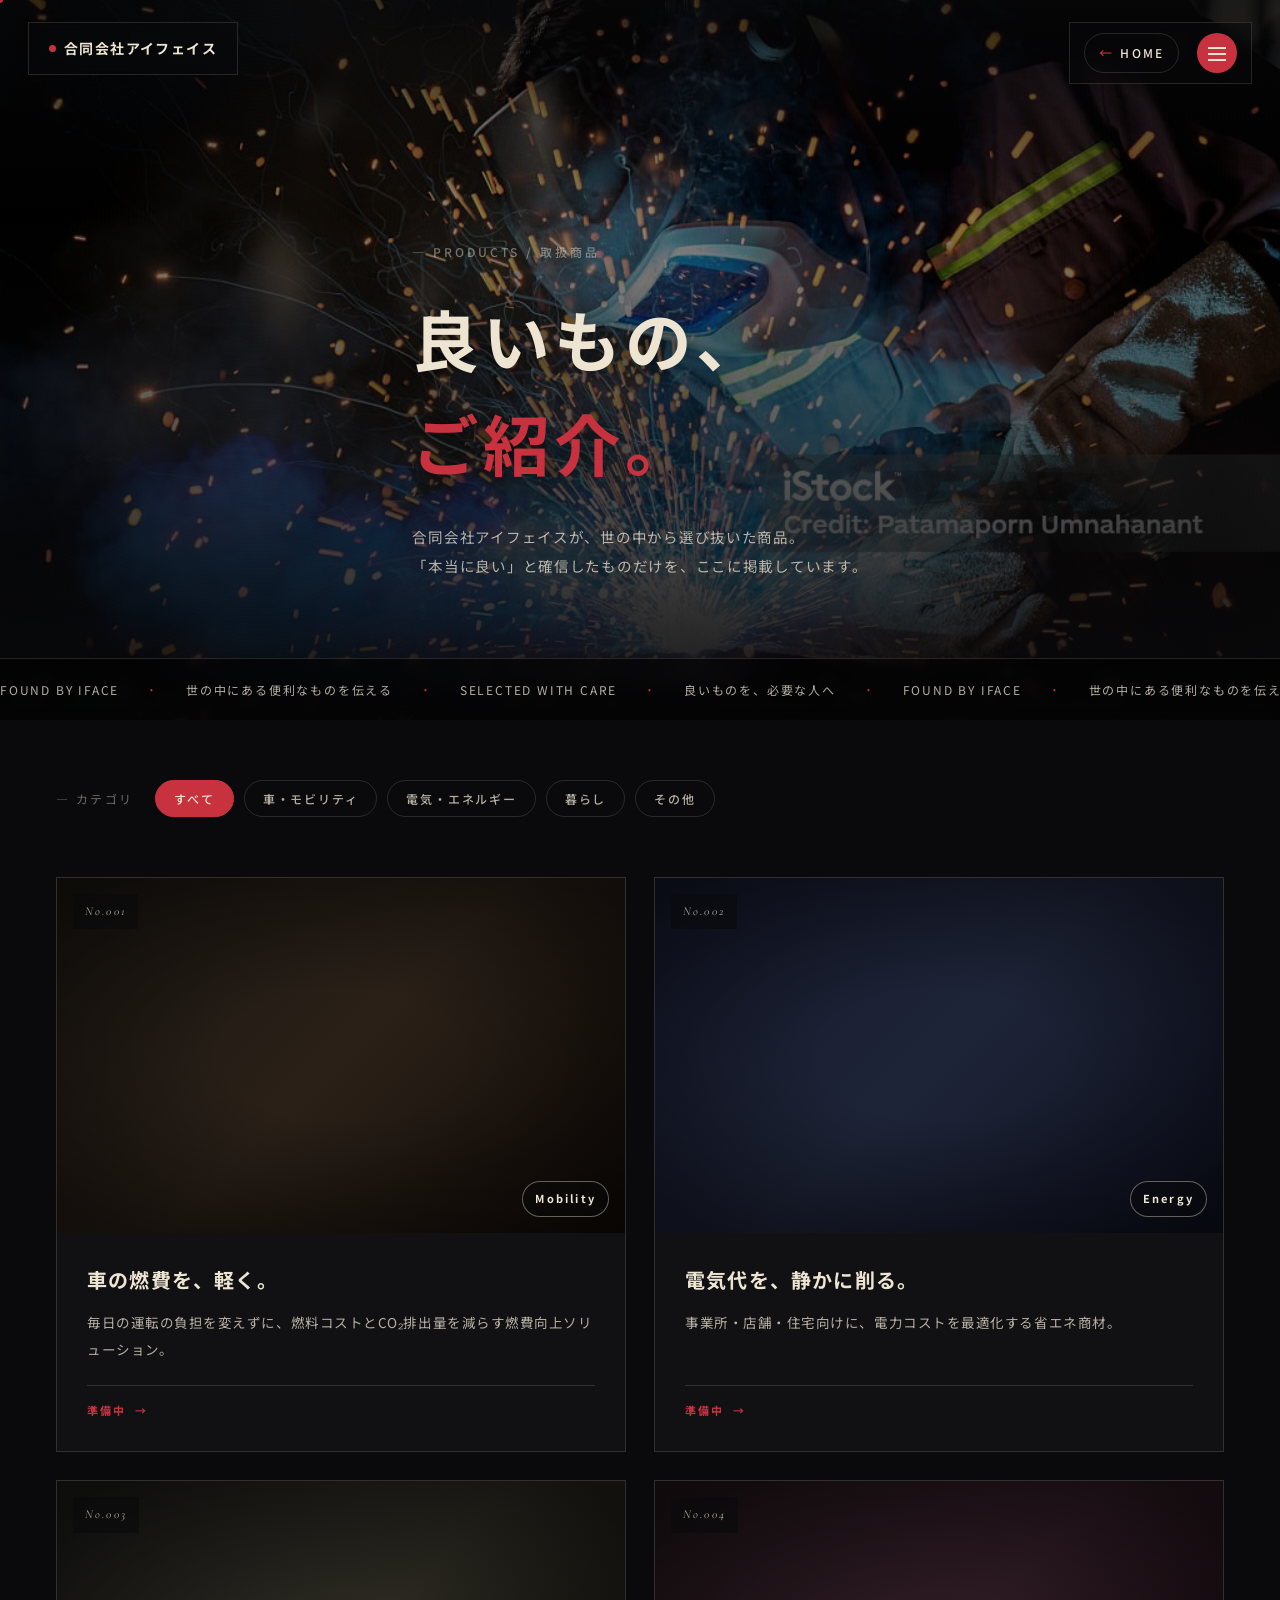
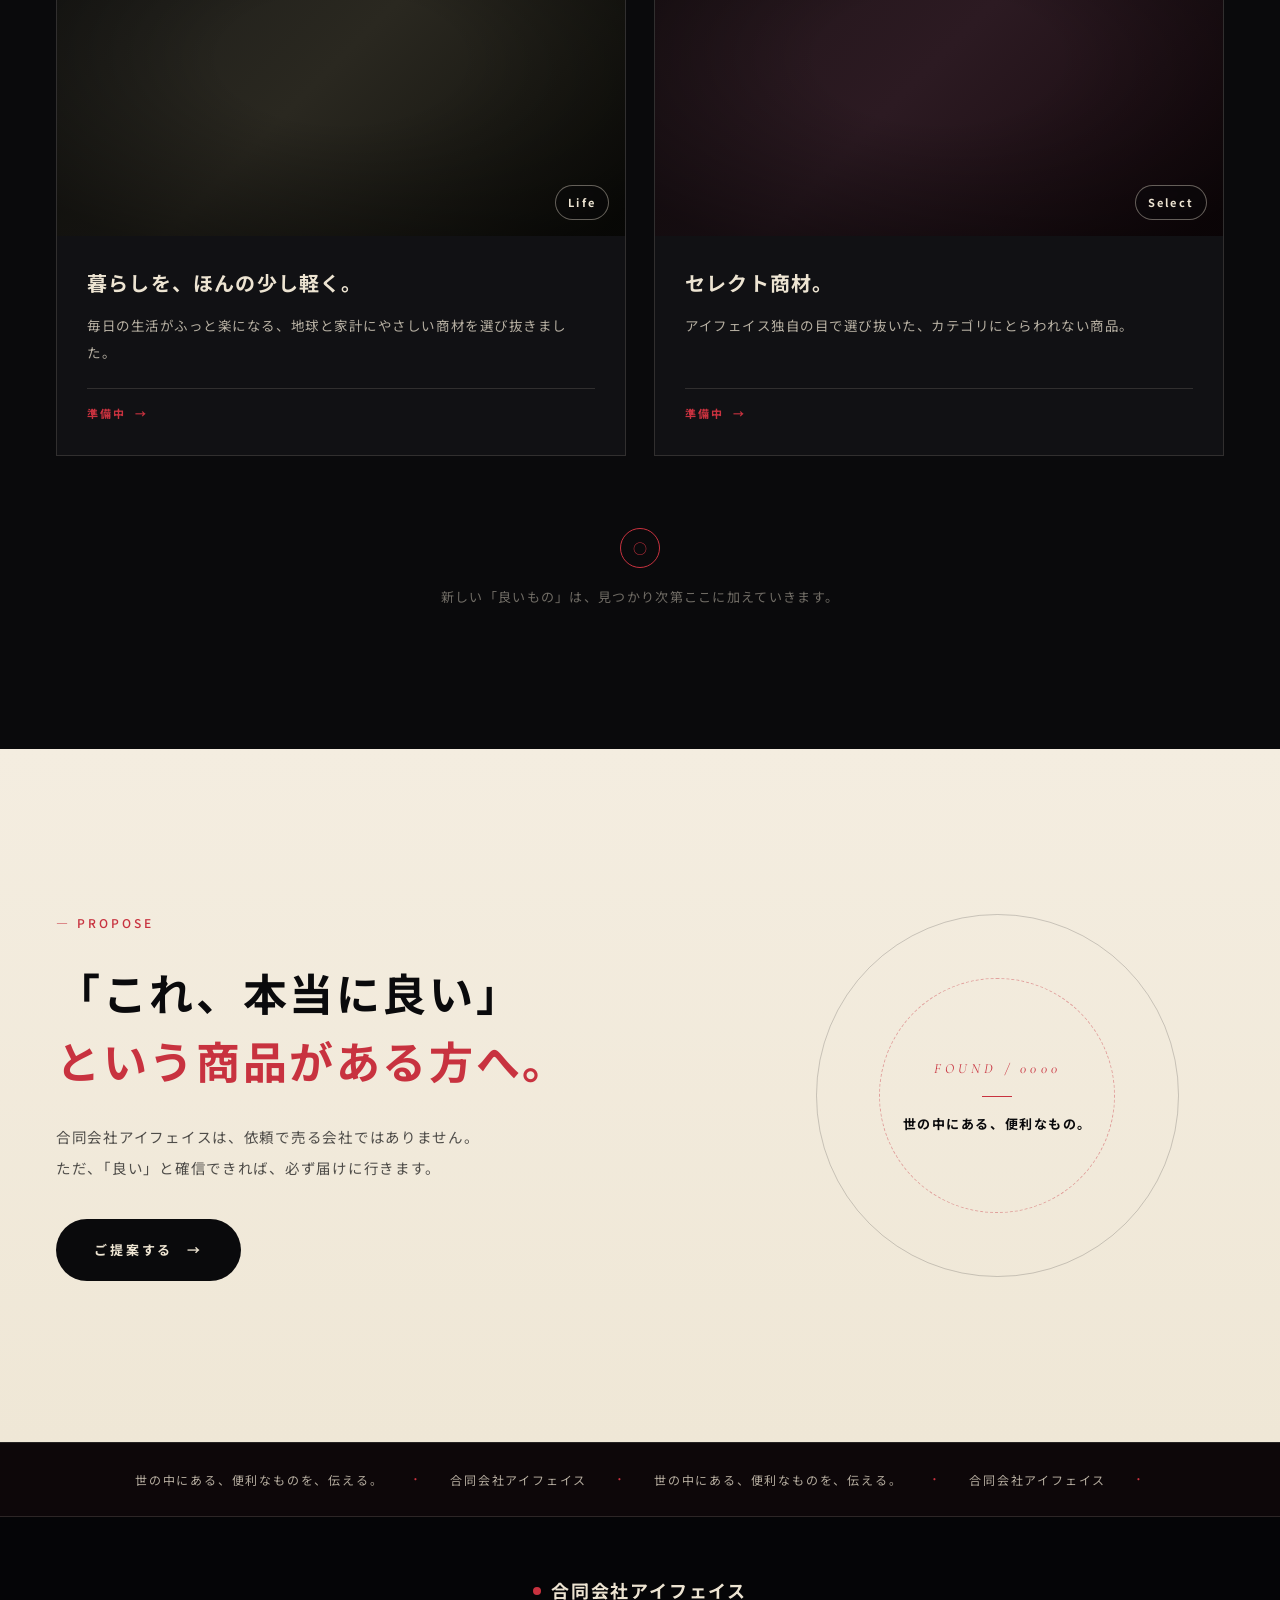
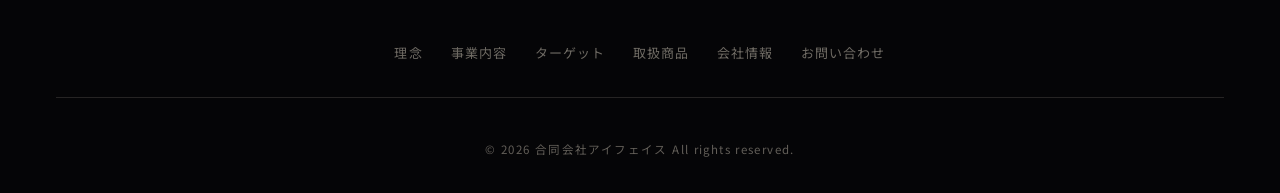
==== products.html @ 18b1aa3d "Add products.html catalogue page, replace kanji numerals with digits" ====
<!DOCTYPE html>
<html lang="ja">
<head>
  <meta charset="UTF-8" />
  <meta name="viewport" content="width=device-width, initial-scale=1.0" />
  <meta name="description" content="合同会社アイフェイス｜取扱商品 — 良いもの、ご紹介。" />
  <title>取扱商品｜合同会社アイフェイス</title>
  <link rel="preconnect" href="https://fonts.googleapis.com" />
  <link rel="preconnect" href="https://fonts.gstatic.com" crossorigin />
  <link href="https://fonts.googleapis.com/css2?family=Noto+Sans+JP:wght@300;400;500;700;900&family=Noto+Serif+JP:wght@400;500;700;900&family=Cormorant+Garamond:ital,wght@1,400;1,500&display=swap" rel="stylesheet" />
  <link rel="stylesheet" href="assets/css/style.css?v=20260513f" />
  <link rel="stylesheet" href="assets/css/products.css?v=20260513a" />
</head>
<body>
  <div class="cursor-dot" id="cursorDot" aria-hidden="true"></div>
  <div class="cursor-ring" id="cursorRing" aria-hidden="true"></div>

  <header class="site-header" id="siteHeader">
    <div class="header-inner">
      <a href="index.html" class="logo">
        <span class="logo-row1"><span class="dot"></span>合同会社アイフェイス</span>
      </a>
      <div class="header-right">
        <a href="index.html" class="back-link"><em>←</em> HOME</a>
        <button class="menu-toggle" id="menuToggle" aria-label="メニュー" aria-expanded="false">
          <span></span><span></span><span></span>
        </button>
      </div>
    </div>
    <nav class="nav-panel" id="globalNav" aria-hidden="true">
      <ul>
        <li><a href="index.html#about"><em>01</em><span class="ja">理念</span></a></li>
        <li><a href="index.html#business"><em>02</em><span class="ja">事業内容</span></a></li>
        <li><a href="index.html#target"><em>03</em><span class="ja">ターゲット</span></a></li>
        <li><a href="products.html"><em>04</em><span class="ja">取扱商品</span></a></li>
        <li><a href="index.html#company"><em>05</em><span class="ja">会社情報</span></a></li>
        <li><a href="index.html#contact"><em>06</em><span class="ja">お問い合わせ</span></a></li>
      </ul>
      <p class="nav-foot">世の中にある、便利なものを、伝える。</p>
    </nav>
  </header>

  <main id="top">
    <!-- HERO -->
    <section class="p-hero">
      <div class="p-hero-bg" aria-hidden="true">
        <div class="phb-img"></div>
        <div class="phb-overlay"></div>
        <div class="phb-grain"></div>
      </div>
      <div class="container p-hero-inner">
        <p class="p-eyebrow">— PRODUCTS / 取扱商品</p>
        <h1 class="p-title">
          <span>良いもの、</span>
          <span class="red">ご紹介。</span>
        </h1>
        <p class="p-lead">
          合同会社アイフェイスが、世の中から選び抜いた商品。<br/>
          「本当に良い」と確信したものだけを、ここに掲載しています。
        </p>
      </div>
      <div class="p-hero-ticker" aria-hidden="true">
        <div class="ticker-track">
          <span>FOUND BY IFACE </span>
          <span class="dotmark">·</span>
          <span>世の中にある便利なものを伝える </span>
          <span class="dotmark">·</span>
          <span>SELECTED WITH CARE </span>
          <span class="dotmark">·</span>
          <span>良いものを、必要な人へ </span>
          <span class="dotmark">·</span>
          <span>FOUND BY IFACE </span>
          <span class="dotmark">·</span>
          <span>世の中にある便利なものを伝える </span>
          <span class="dotmark">·</span>
          <span>SELECTED WITH CARE </span>
          <span class="dotmark">·</span>
          <span>良いものを、必要な人へ </span>
          <span class="dotmark">·</span>
        </div>
      </div>
    </section>

    <!-- FILTER -->
    <section class="p-filter">
      <div class="container">
        <div class="filter-bar">
          <span class="f-label">— カテゴリ</span>
          <button class="f-chip active" data-filter="all">すべて</button>
          <button class="f-chip" data-filter="mobility">車・モビリティ</button>
          <button class="f-chip" data-filter="energy">電気・エネルギー</button>
          <button class="f-chip" data-filter="life">暮らし</button>
          <button class="f-chip" data-filter="other">その他</button>
        </div>
      </div>
    </section>

    <!-- PRODUCT GRID -->
    <section class="p-grid-section">
      <div class="container">
        <div class="p-grid">

          <article class="p-card" data-cat="mobility">
            <div class="p-card-photo ph-tone-1" aria-hidden="true">
              <span class="p-card-no">No.001</span>
              <span class="p-card-cat">Mobility</span>
            </div>
            <div class="p-card-body">
              <h3>車の燃費を、軽く。</h3>
              <p>毎日の運転の負担を変えずに、燃料コストとCO₂排出量を減らす燃費向上ソリューション。</p>
              <span class="p-card-more">準備中 <em>→</em></span>
            </div>
          </article>

          <article class="p-card" data-cat="energy">
            <div class="p-card-photo ph-tone-2" aria-hidden="true">
              <span class="p-card-no">No.002</span>
              <span class="p-card-cat">Energy</span>
            </div>
            <div class="p-card-body">
              <h3>電気代を、静かに削る。</h3>
              <p>事業所・店舗・住宅向けに、電力コストを最適化する省エネ商材。</p>
              <span class="p-card-more">準備中 <em>→</em></span>
            </div>
          </article>

          <article class="p-card" data-cat="life">
            <div class="p-card-photo ph-tone-3" aria-hidden="true">
              <span class="p-card-no">No.003</span>
              <span class="p-card-cat">Life</span>
            </div>
            <div class="p-card-body">
              <h3>暮らしを、ほんの少し軽く。</h3>
              <p>毎日の生活がふっと楽になる、地球と家計にやさしい商材を選び抜きました。</p>
              <span class="p-card-more">準備中 <em>→</em></span>
            </div>
          </article>

          <article class="p-card" data-cat="other">
            <div class="p-card-photo ph-tone-4" aria-hidden="true">
              <span class="p-card-no">No.004</span>
              <span class="p-card-cat">Select</span>
            </div>
            <div class="p-card-body">
              <h3>セレクト商材。</h3>
              <p>アイフェイス独自の目で選び抜いた、カテゴリにとらわれない商品。</p>
              <span class="p-card-more">準備中 <em>→</em></span>
            </div>
          </article>

        </div>

        <div class="p-empty">
          <span class="empty-mark">○</span>
          <p>新しい「良いもの」は、見つかり次第ここに加えていきます。</p>
        </div>
      </div>
    </section>

    <!-- PROPOSE (CTA) -->
    <section class="p-propose">
      <div class="container">
        <div class="propose-grid">
          <div class="propose-text">
            <p class="propose-eyebrow">— PROPOSE</p>
            <h2 class="propose-title">
              <span>「これ、本当に良い」</span>
              <span class="red">という商品がある方へ。</span>
            </h2>
            <p class="propose-lead">
              合同会社アイフェイスは、依頼で売る会社ではありません。<br/>
              ただ、「良い」と確信できれば、必ず届けに行きます。
            </p>
            <a href="index.html#contact" class="propose-cta">ご提案する <em>→</em></a>
          </div>
          <div class="propose-deco" aria-hidden="true">
            <div class="deco-frame">
              <span class="deco-num">FOUND / 0000</span>
              <span class="deco-line"></span>
              <span class="deco-jp">世の中にある、便利なもの。</span>
            </div>
          </div>
        </div>
      </div>
    </section>
  </main>

  <footer class="site-footer">
    <div class="footer-marquee" aria-hidden="true">
      <div class="ticker-track">
        <span>世の中にある、便利なものを、伝える。</span>
        <span class="dotmark">·</span>
        <span>合同会社アイフェイス</span>
        <span class="dotmark">·</span>
        <span>世の中にある、便利なものを、伝える。</span>
        <span class="dotmark">·</span>
        <span>合同会社アイフェイス</span>
        <span class="dotmark">·</span>
      </div>
    </div>
    <div class="container">
      <p class="f-logo"><span class="dot"></span>合同会社アイフェイス</p>
      <ul class="f-nav">
        <li><a href="index.html#about">理念</a></li>
        <li><a href="index.html#business">事業内容</a></li>
        <li><a href="index.html#target">ターゲット</a></li>
        <li><a href="products.html">取扱商品</a></li>
        <li><a href="index.html#company">会社情報</a></li>
        <li><a href="index.html#contact">お問い合わせ</a></li>
      </ul>
      <p class="copy">© <span id="year"></span> 合同会社アイフェイス All rights reserved.</p>
    </div>
  </footer>

  <script src="assets/js/main.js?v=20260513d"></script>
  <script src="assets/js/products.js?v=20260513a"></script>
</body>
</html>
---- assets/css/style.css ----
/* iface */
:root {
  --bg: #0a0a0c; --bg-2: #111114; --bg-3: #060608;
  --paper: #ede4d2; --paper-2: #f6efdf; --paper-light: #f4ede0;
  --paper-dim: rgba(237,228,210,0.75); --paper-mute: rgba(237,228,210,0.45);
  --ink: #0a0a0c; --ink-2: #2a2622; --ink-dim: rgba(10,10,12,0.7); --ink-mute: rgba(10,10,12,0.45);
  --red: #c8323f; --red-2: #a82834; --red-soft: rgba(200,50,63,0.35);
  --line: rgba(237,228,210,0.14); --line-d: rgba(10,10,12,0.14);
  --jp: "Noto Sans JP", "Hiragino Sans", "Yu Gothic", sans-serif;
  --jp-s: "Noto Serif JP", "Hiragino Mincho ProN", "Yu Mincho", serif;
  --serif-it: "Cormorant Garamond", "Times New Roman", serif;
  --max: 1280px;
}
* { box-sizing: border-box; margin: 0; padding: 0; }
html { scroll-behavior: smooth; background: var(--bg); cursor: none; }
body { font-family: var(--jp); color: var(--paper); background: var(--bg); line-height: 1.95; font-weight: 400; -webkit-font-smoothing: antialiased; overflow-x: hidden; cursor: none; }
img, video { max-width: 100%; display: block; }
a, button, input, textarea, select { cursor: none; }
a { color: inherit; text-decoration: none; transition: color .25s, opacity .25s; }
em, i { font-style: normal; }
ul, ol { list-style: none; }
.container { max-width: var(--max); margin: 0 auto; padding: 0 56px; }
.cursor-dot, .cursor-ring { position: fixed; top: 0; left: 0; pointer-events: none; z-index: 9999; transform: translate(-50%, -50%); mix-blend-mode: difference; }
.cursor-dot { width: 6px; height: 6px; border-radius: 50%; background: var(--red); transition: opacity .2s; }
.cursor-ring { width: 36px; height: 36px; border: 1px solid var(--paper); border-radius: 50%; transition: transform .25s cubic-bezier(.22,.61,.36,1), width .3s, height .3s, opacity .3s, border-color .3s; }
.cursor-ring.hover { width: 56px; height: 56px; border-color: var(--red); }
@media (hover: none) {
  html, body { cursor: auto; }
  a, button, input, textarea, select { cursor: auto; }
  .cursor-dot, .cursor-ring { display: none; }
}
.site-header { position: fixed; top: 0; left: 0; right: 0; z-index: 100; pointer-events: none; }
.site-header > * { pointer-events: auto; }
.header-inner { display: flex; align-items: flex-start; justify-content: space-between; padding: 22px 28px; }
.logo { display: inline-flex; align-items: center; background: rgba(10,10,12,0.55); backdrop-filter: blur(8px); padding: 12px 20px; border: 1px solid var(--line); }
.logo-row1 { display: inline-flex; align-items: center; gap: 8px; font-family: var(--jp); font-size: 14px; font-weight: 700; letter-spacing: 0.1em; color: var(--paper); }
.logo-row1 .dot { width: 7px; height: 7px; border-radius: 50%; background: var(--red); }
.header-right { display: flex; align-items: center; gap: 18px; background: rgba(10,10,12,0.55); backdrop-filter: blur(8px); padding: 10px 14px; border: 1px solid var(--line); }
.page-no { font-family: var(--serif-it); font-style: italic; font-size: 14px; color: var(--paper); letter-spacing: 0.05em; min-width: 56px; text-align: right; }
.page-no em { font-weight: 500; }
.page-no .sep { color: var(--paper-mute); margin: 0 4px; font-style: normal; }
.menu-toggle { width: 40px; height: 40px; border-radius: 50%; background: var(--red); border: 0; position: relative; transition: background .3s, transform .3s; }
.menu-toggle:hover { background: var(--red-2); transform: scale(1.06); }
.menu-toggle span { position: absolute; left: 11px; right: 11px; height: 1.5px; background: var(--paper); transition: transform .3s, opacity .3s; }
.menu-toggle span:nth-child(1) { top: 14px; }
.menu-toggle span:nth-child(2) { top: 20px; }
.menu-toggle span:nth-child(3) { top: 26px; }
.menu-toggle.open span:nth-child(1) { transform: translateY(6px) rotate(45deg); }
.menu-toggle.open span:nth-child(2) { opacity: 0; }
.menu-toggle.open span:nth-child(3) { transform: translateY(-6px) rotate(-45deg); }
.nav-panel { position: fixed; top: 0; right: 0; bottom: 0; width: min(440px, 92vw); background: var(--bg-3); border-left: 1px solid var(--line); padding: 120px 48px 40px; transform: translateX(100%); transition: transform .55s cubic-bezier(.22,.61,.36,1); z-index: 90; display: flex; flex-direction: column; }
.nav-panel.open { transform: translateX(0); }
.nav-panel ul { display: grid; gap: 4px; }
.nav-panel a { display: grid; grid-template-columns: 56px 1fr; align-items: baseline; gap: 18px; padding: 22px 0; border-bottom: 1px solid var(--line); transition: padding .3s; }
.nav-panel a:hover { padding-left: 8px; }
.nav-panel a em { font-family: var(--jp); font-size: 18px; color: var(--red); letter-spacing: 0.08em; }
.nav-panel a .ja { font-family: var(--jp); font-size: 18px; font-weight: 700; color: var(--paper); letter-spacing: 0.1em; }
.nav-foot { margin-top: auto; padding-top: 40px; font-family: var(--jp); font-size: 13px; color: var(--paper-mute); letter-spacing: 0.1em; line-height: 1.9; }
.hero { position: relative; height: 100vh; min-height: 700px; overflow: hidden; background: #000; }
.hero-photo { position: absolute; inset: 0; z-index: 0; }
.ph-img { position: absolute; inset: 0; background-image: url("../img/gap_0096.jpg"); background-size: cover; background-position: center; filter: brightness(0.85) contrast(1.05) saturate(0.85); z-index: 2; }
.ph-fallback { position: absolute; inset: 0; z-index: 1; }
.ph-base { position: absolute; inset: 0; background: radial-gradient(ellipse 75% 65% at 50% 55%, #1a1611 0%, #0a0805 55%, #020100 100%); }
.ph-shapes { position: absolute; inset: 0; }
.bolt { position: absolute; border-radius: 50%; background: radial-gradient(circle at 35% 35%, #6e5b40 0%, #38291a 35%, #15100a 80%); box-shadow: inset 0 0 18px rgba(0,0,0,0.85), inset 4px 8px 12px rgba(220,180,130,0.18), 0 12px 30px rgba(0,0,0,0.6); }
.bolt.b1 { width: 220px; height: 220px; top: 18%; left: 18%; transform: rotate(-8deg); }
.bolt.b2 { width: 180px; height: 180px; top: 38%; left: 42%; transform: rotate(12deg); }
.bolt.b3 { width: 260px; height: 260px; top: 22%; left: 62%; transform: rotate(-4deg); }
.ph-vignette { position: absolute; inset: 0; z-index: 3; background: radial-gradient(ellipse 110% 95% at 50% 50%, transparent 30%, rgba(0,0,0,0.5) 78%, rgba(0,0,0,0.9) 100%), linear-gradient(180deg, rgba(0,0,0,0.5) 0%, transparent 25%, transparent 55%, rgba(0,0,0,0.92) 100%); }
.ph-grain { position: absolute; inset: 0; z-index: 4; background-image: repeating-radial-gradient(circle at 22% 28%, rgba(237,228,210,0.022) 0 1px, transparent 1px 4px); mix-blend-mode: overlay; opacity: 0.9; }
.hero-script { position: absolute; left: 0; right: 0; bottom: 14vh; padding: 0 56px; z-index: 5; pointer-events: none; }
.hero-eyebrow { display: block; font-family: var(--jp); font-size: 12px; color: var(--paper-mute); letter-spacing: 0.22em; margin-bottom: 22px; padding-left: 4px; }
.big-jp { display: block; font-family: var(--jp); font-size: clamp(34px, 5.2vw, 76px); font-weight: 700; line-height: 1.55; color: var(--paper); letter-spacing: 0.06em; text-shadow: 0 4px 24px rgba(0,0,0,0.7); }
.big-jp span { display: block; }
.big-jp .red { color: var(--red); text-shadow: 0 4px 24px rgba(0,0,0,0.7); }
.hero-ticker { position: absolute; bottom: 0; left: 0; right: 0; z-index: 5; padding: 16px 0; background: rgba(0,0,0,0.55); backdrop-filter: blur(6px); border-top: 1px solid var(--line); overflow: hidden; white-space: nowrap; }
.ticker-track { display: inline-flex; align-items: center; gap: 28px; animation: ticker 60s linear infinite; font-family: var(--jp); font-size: 12px; color: var(--paper-dim); letter-spacing: 0.15em; }
.ticker-track span { display: inline-block; }
.ticker-track .dotmark { color: var(--red); font-size: 16px; transform: translateY(-1px); }
@keyframes ticker { from { transform: translateX(0); } to { transform: translateX(-50%); } }
.section { padding: 160px 0; position: relative; }
.section-num { display: flex; align-items: baseline; gap: 18px; margin-bottom: 24px; }
.section-num.center { justify-content: center; }
.section-num .num-en { font-family: var(--serif-it); font-style: italic; font-size: 13px; color: var(--red); letter-spacing: 0.2em; padding-right: 16px; border-right: 1px solid var(--line); }
.section-num .num-jp { font-family: var(--jp); font-size: 12px; color: var(--paper-mute); letter-spacing: 0.2em; }
.section-num.light .num-en { border-right-color: var(--line-d); }
.section-num.light .num-jp { color: var(--ink-mute); }
.head-jp { font-family: var(--jp); font-size: clamp(18px, 1.8vw, 22px); font-weight: 700; letter-spacing: 0.3em; color: var(--paper); margin-bottom: 72px; position: relative; display: inline-block; padding-bottom: 14px; }
.head-jp::after { content: ""; position: absolute; left: 0; bottom: 0; width: 28px; height: 1px; background: var(--red); }
.head-jp.center { display: block; text-align: center; }
.head-jp.center::after { left: 50%; transform: translateX(-50%); }
.head-jp.light { color: var(--ink); }
.section.light { background: var(--paper-light); color: var(--ink); }
.section.light h3, .section.light .lead, .section.light p { color: var(--ink); }
.philosophy.light { background: linear-gradient(180deg, #f4ede0 0%, #efe7d6 100%); position: relative; overflow: hidden; }
.philosophy .container { position: relative; z-index: 1; }
.philo-grid { display: grid; grid-template-columns: auto 1fr; gap: 80px; align-items: start; margin-top: 24px; }
.philo-title { position: relative; padding-right: 36px; border-right: 1px solid var(--line-d); }
.vertical-jp { writing-mode: vertical-rl; text-orientation: mixed; font-family: var(--jp); font-size: clamp(28px, 3.6vw, 44px); font-weight: 700; line-height: 1.5; color: var(--red); letter-spacing: 0.12em; height: 380px; display: flex; flex-direction: row-reverse; align-items: flex-start; }
.vertical-jp span { display: inline-block; }
.vertical-jp .break { display: block; width: 100%; height: 22px; flex: 0 0 100%; }
.vertical-jp .punct { transform: translate(0.2em, -0.5em); display: inline-block; }
.philo-body { position: relative; }
.philo-body .lead { font-family: var(--jp); font-size: clamp(15px, 1.4vw, 18px); font-weight: 500; line-height: 2.1; color: var(--ink); margin-bottom: 28px; letter-spacing: 0.05em; }
.philo-body p { font-family: var(--jp); font-size: 14.5px; line-height: 2.2; color: var(--ink-dim); letter-spacing: 0.05em; }
.photo-strip { position: relative; height: 56vh; min-height: 380px; max-height: 560px; overflow: hidden; background: #000; }
.ps-video { position: absolute; inset: 0; width: 100%; height: 100%; object-fit: cover; filter: brightness(0.78) contrast(1.05) saturate(0.9); transform: scale(1.04); }
.ps-grain { position: absolute; inset: 0; background-image: repeating-radial-gradient(circle at 30% 40%, rgba(237,228,210,0.02) 0 1px, transparent 1px 4px); mix-blend-mode: overlay; }
.photo-strip::before { content: ""; position: absolute; inset: 0; background: linear-gradient(180deg, rgba(244,237,224,1) 0%, rgba(244,237,224,0) 10%, transparent 90%, rgba(10,10,12,1) 100%); pointer-events: none; z-index: 2; }
.ps-caption { position: absolute; left: 56px; bottom: 48px; z-index: 3; display: flex; flex-direction: column; gap: 10px; }
.ps-cap-en { font-family: var(--serif-it); font-style: italic; font-size: 13px; letter-spacing: 0.2em; color: var(--paper-dim); }
.ps-cap-jp { font-family: var(--jp); font-size: clamp(20px, 2.6vw, 30px); font-weight: 700; letter-spacing: 0.12em; color: var(--paper); text-shadow: 0 4px 24px rgba(0,0,0,0.7); }
.business { background: linear-gradient(180deg, #0a0a0c 0%, #0e0e12 100%); }
.biz-list { display: grid; gap: 30px; max-width: 920px; margin: 0 auto; }
.biz-list li { display: grid; grid-template-columns: 90px 1fr; align-items: start; gap: 32px; padding: 38px 0; border-bottom: 1px solid var(--line); }
.biz-list li:last-child { border-bottom: 0; }
.bmeta { display: flex; flex-direction: column; gap: 14px; }
.bnum { font-family: var(--jp); font-size: 36px; font-weight: 500; color: var(--paper); line-height: 1; letter-spacing: 0.04em; }
.bnum i { color: var(--red); }
.biz-list h3 { font-family: var(--jp); font-size: 22px; font-weight: 700; margin-bottom: 14px; color: var(--paper); letter-spacing: 0.08em; }
.biz-list > li > div:last-child > p { font-family: var(--jp); font-size: 14.5px; color: var(--paper-dim); line-height: 2.1; letter-spacing: 0.05em; margin-bottom: 14px; }
.biz-sub { display: flex; flex-wrap: wrap; gap: 10px; margin-top: 12px; }
.biz-sub li { display: inline-block; font-family: var(--jp); font-size: 12px; color: var(--paper-dim); padding: 7px 14px; border: 1px solid var(--line); border-radius: 999px; letter-spacing: 0.1em; background: rgba(237,228,210,0.02); }
.target.light { background: linear-gradient(180deg, #f6efdf 0%, #efe7d6 100%); }
.target .container { text-align: center; }
.target-wrap { display: grid; grid-template-columns: 1fr auto 1fr; gap: 28px; align-items: center; max-width: 880px; margin: 0 auto; }
.t-card { background: rgba(255,255,255,0.55); border: 1px solid var(--line-d); padding: 48px 32px; text-align: left; transition: border-color .35s, background .35s, transform .35s; }
.t-card:hover { background: rgba(200,50,63,0.06); border-color: var(--red-soft); transform: translateY(-4px); }
.t-eyebrow { font-family: var(--jp); font-size: 12px; color: var(--red); letter-spacing: 0.2em; margin-bottom: 16px; }
.t-title { font-family: var(--jp); font-size: clamp(20px, 2.4vw, 28px); font-weight: 700; line-height: 1.5; color: var(--ink); letter-spacing: 0.06em; }
.t-and { font-family: var(--jp); font-size: 28px; color: var(--red); font-weight: 300; }
.target-foot { margin-top: 64px; font-family: var(--jp); font-size: 14px; color: var(--ink-dim); letter-spacing: 0.06em; line-height: 2; }
.company { background: var(--bg); }
.company-grid { display: grid; grid-template-columns: 300px 1fr; gap: 56px; align-items: start; margin-top: 16px; }
.company-photo { position: relative; aspect-ratio: 4 / 5; overflow: hidden; border: 1px solid var(--line); }
.cp-img { position: absolute; inset: 0; background-image: url("../img/istockphoto-2232140433-1024x1024.jpg"); background-size: cover; background-position: center; filter: brightness(0.85) contrast(1.04) saturate(0.9); }
.cp-overlay { position: absolute; inset: 0; background: linear-gradient(180deg, rgba(0,0,0,0.15) 0%, transparent 40%, rgba(0,0,0,0.4) 100%); }
.cp-frame { position: absolute; left: 16px; bottom: 16px; display: flex; flex-direction: column; gap: 6px; padding: 10px 14px; background: rgba(10,10,12,0.55); backdrop-filter: blur(6px); border-left: 2px solid var(--red); }
.cp-tag { font-family: var(--jp); font-size: 11px; color: var(--red); letter-spacing: 0.2em; }
.cp-num { font-family: var(--serif-it); font-style: italic; font-size: 12px; color: var(--paper-dim); letter-spacing: 0.15em; }
.company-list { border-top: 1px solid var(--line); margin-top: 12px; }
.company-list > div { display: grid; grid-template-columns: 220px 1fr; padding: 26px 6px; border-bottom: 1px solid var(--line); align-items: baseline; }
.company-list dt { font-family: var(--jp); font-size: 13px; font-weight: 700; color: var(--red); letter-spacing: 0.16em; }
.company-list dd { font-family: var(--jp); font-size: 14.5px; color: var(--paper); letter-spacing: 0.04em; }
.photo-banner { position: relative; height: 44vh; min-height: 300px; max-height: 440px; overflow: hidden; background: #000; }
.pb-img { position: absolute; inset: 0; background-image: url("../img/istockphoto-2226637082-1024x1024.jpg"); background-size: cover; background-position: center; filter: brightness(0.7) contrast(1.05) saturate(0.85); }
.pb-overlay { position: absolute; inset: 0; background: linear-gradient(180deg, rgba(10,10,12,0.45) 0%, rgba(10,10,12,0.2) 40%, rgba(10,10,12,0.7) 100%); }
.pb-caption { position: absolute; left: 56px; right: 56px; bottom: 48px; z-index: 2; display: flex; flex-direction: column; gap: 10px; }
.pb-num { font-family: var(--serif-it); font-style: italic; font-size: 13px; letter-spacing: 0.25em; color: var(--red); }
.pb-text { font-family: var(--jp); font-size: clamp(20px, 2.8vw, 36px); font-weight: 700; line-height: 1.5; letter-spacing: 0.08em; color: var(--paper); text-shadow: 0 4px 24px rgba(0,0,0,0.6); max-width: 800px; }
.contact.light { background: linear-gradient(180deg, #f4ede0 0%, #efe7d6 100%); }
.lead-jp { font-family: var(--jp); font-size: 14.5px; color: var(--ink-dim); margin-bottom: 48px; line-height: 2; letter-spacing: 0.05em; }
.contact-form { display: grid; grid-template-columns: 1fr 1fr; gap: 26px; max-width: 880px; }
.contact-form label { display: grid; gap: 8px; font-size: 12px; font-weight: 500; color: var(--ink-dim); letter-spacing: 0.1em; }
.contact-form label.full { grid-column: 1 / -1; }
.contact-form label em { color: var(--red); margin-left: 4px; }
.contact-form input, .contact-form textarea, .contact-form select { font-family: var(--jp); font-size: 15px; padding: 16px 18px; background: rgba(255,255,255,0.7); border: 1px solid var(--line-d); border-radius: 2px; color: var(--ink); transition: border-color .25s, background .25s; letter-spacing: 0.04em; }
.contact-form input:focus, .contact-form textarea:focus, .contact-form select:focus { outline: 0; border-color: var(--red); background: #fff; }
.contact-form select option { background: #fff; color: var(--ink); }
.submit-btn { grid-column: 1 / -1; justify-self: start; display: inline-flex; align-items: center; gap: 20px; background: var(--red); color: var(--paper); border: 0; padding: 20px 52px; font-family: var(--jp); font-size: 14px; font-weight: 700; letter-spacing: 0.22em; border-radius: 2px; transition: background .3s, transform .3s, box-shadow .3s; margin-top: 12px; }
.submit-btn:hover { background: var(--red-2); transform: translateY(-2px); box-shadow: 0 10px 30px rgba(200,50,63,0.25); }
.submit-btn .arr { transition: transform .3s; }
.submit-btn:hover .arr { transform: translateX(6px); }
.form-thanks { grid-column: 1 / -1; background: rgba(200,50,63,0.08); color: var(--red); padding: 16px 20px; border-left: 3px solid var(--red); font-size: 14px; }
.site-footer { background: #050507; border-top: 1px solid var(--line); padding: 0 0 32px; text-align: center; }
.footer-marquee { padding: 20px 0; background: rgba(200,50,63,0.04); border-bottom: 1px solid var(--line); overflow: hidden; white-space: nowrap; margin-bottom: 56px; }
.footer-marquee .ticker-track { animation-duration: 70s; }
.f-logo { display: inline-flex; align-items: center; gap: 10px; justify-content: center; font-family: var(--jp); font-size: 18px; font-weight: 700; color: var(--paper); letter-spacing: 0.1em; margin-bottom: 28px; }
.f-logo .dot { width: 8px; height: 8px; border-radius: 50%; background: var(--red); }
.f-nav { display: flex; flex-wrap: wrap; justify-content: center; gap: 10px 28px; margin-bottom: 40px; padding-bottom: 30px; border-bottom: 1px solid var(--line); }
.f-nav a { font-family: var(--jp); font-size: 13px; color: var(--paper-mute); letter-spacing: 0.08em; }
.f-nav a:hover { color: var(--red); }
.copy { font-family: var(--jp); font-size: 11.5px; color: rgba(237,228,210,0.4); letter-spacing: 0.12em; }
.reveal { opacity: 0; transform: translateY(40px); transition: opacity 1.1s ease, transform 1.1s ease; }
.reveal.visible { opacity: 1; transform: none; }
@media (max-width: 1024px) {
  .container { padding: 0 36px; }
  .philo-grid { grid-template-columns: 1fr; gap: 36px; }
  .philo-title { padding-right: 0; border-right: 0; border-bottom: 1px solid var(--line-d); padding-bottom: 36px; }
  .vertical-jp { height: 280px; }
  .target-wrap { grid-template-columns: 1fr; gap: 16px; }
  .t-and { transform: rotate(0); }
  .ps-caption { left: 36px; bottom: 36px; }
  .company-grid { grid-template-columns: 1fr; gap: 36px; }
  .company-photo { aspect-ratio: 16 / 9; max-width: 520px; }
  .pb-caption { left: 36px; right: 36px; bottom: 36px; }
}
@media (max-width: 720px) {
  .container { padding: 0 24px; }
  .header-inner { padding: 16px 18px; }
  .logo { padding: 10px 14px; }
  .logo-row1 { font-size: 11.5px; letter-spacing: 0.08em; }
  .header-right { padding: 8px 12px; gap: 14px; }
  .section { padding: 100px 0; }
  .hero { min-height: 100vh; }
  .hero-script { padding: 0 24px; bottom: 14vh; }
  .hero-eyebrow { margin-bottom: 14px; font-size: 11px; }
  .big-jp { letter-spacing: 0.04em; }
  .nav-panel { padding: 110px 28px 40px; width: 100%; }
  .biz-list li { grid-template-columns: 1fr; gap: 14px; padding: 28px 0; }
  .bnum { font-size: 30px; }
  .biz-list h3 { font-size: 20px; }
  .company-list > div { grid-template-columns: 1fr; gap: 6px; padding: 22px 6px; }
  .contact-form { grid-template-columns: 1fr; gap: 20px; }
  .submit-btn { width: 100%; justify-content: center; padding: 20px 28px; }
  .head-jp { margin-bottom: 56px; letter-spacing: 0.22em; }
  .vertical-jp { font-size: 26px; height: 220px; }
  .photo-strip { height: 40vh; min-height: 260px; }
  .ps-caption { left: 24px; bottom: 24px; }
  .ps-cap-en { font-size: 12px; }
  .photo-banner { height: 38vh; min-height: 240px; }
  .pb-caption { left: 24px; right: 24px; bottom: 24px; }
  .pb-num { font-size: 11px; letter-spacing: 0.2em; }
  .company-grid { gap: 28px; }
  .company-photo { aspect-ratio: 4 / 3; }
  .cp-frame { left: 12px; bottom: 12px; padding: 10px 12px; }
  .t-card { padding: 32px 24px; }
  .target-foot { margin-top: 40px; }
}
---- assets/css/products.css ----
/* ============================================
   products page — same language, separate file
   ============================================ */

/* nav arrow on main page link */
.nav-arrow { display: inline-block; font-size: 0.7em; margin-left: 6px; color: var(--red); transform: translateY(-0.1em); }

/* back link in header */
.back-link {
  display: inline-flex; align-items: center; gap: 6px;
  font-family: var(--jp);
  font-size: 12px;
  font-weight: 500;
  letter-spacing: 0.18em;
  color: var(--paper);
  padding: 6px 14px;
  border: 1px solid var(--line);
  border-radius: 999px;
  transition: background .25s, border-color .25s;
}
.back-link:hover { background: rgba(200,50,63,0.1); border-color: var(--red-soft); }
.back-link em { color: var(--red); font-style: normal; font-size: 13px; }

/* photo banner cta on home page */
.banner-link { display: block; cursor: none; }
.pb-cta {
  display: inline-flex; align-items: center; gap: 10px;
  margin-top: 14px;
  padding: 10px 18px;
  background: rgba(200,50,63,0.18);
  border: 1px solid var(--red-soft);
  font-family: var(--jp);
  font-size: 12px;
  font-weight: 700;
  letter-spacing: 0.18em;
  color: var(--paper);
  border-radius: 999px;
  width: max-content;
  transition: background .25s, border-color .25s, transform .25s;
}
.banner-link:hover .pb-cta { background: var(--red); border-color: var(--red); transform: translateY(-2px); }
.pb-cta em { font-style: normal; font-size: 14px; }

/* ============== HERO ============== */
.p-hero {
  position: relative;
  min-height: 70vh;
  padding: 160px 0 80px;
  display: flex;
  flex-direction: column;
  justify-content: flex-end;
  overflow: hidden;
  background: #000;
}
.p-hero-bg { position: absolute; inset: 0; z-index: 0; }
.phb-img {
  position: absolute; inset: 0;
  background-image: url("../img/istockphoto-2226637082-1024x1024.jpg");
  background-size: cover;
  background-position: center;
  filter: brightness(0.55) contrast(1.06) saturate(0.85);
}
.phb-overlay {
  position: absolute; inset: 0;
  background:
    linear-gradient(180deg, rgba(10,10,12,0.5) 0%, transparent 30%, rgba(10,10,12,0.85) 100%),
    radial-gradient(ellipse 100% 80% at 50% 50%, transparent 40%, rgba(0,0,0,0.5) 100%);
}
.phb-grain {
  position: absolute; inset: 0;
  background-image: repeating-radial-gradient(circle at 20% 30%, rgba(237,228,210,0.02) 0 1px, transparent 1px 4px);
  mix-blend-mode: overlay;
}
.p-hero-inner {
  position: relative; z-index: 2;
  padding-top: 80px;
  padding-bottom: 60px;
}
.p-eyebrow {
  font-family: var(--jp);
  font-size: 12px;
  font-weight: 500;
  letter-spacing: 0.25em;
  color: var(--paper-mute);
  margin-bottom: 24px;
}
.p-title {
  font-family: var(--jp);
  font-size: clamp(34px, 5.2vw, 76px);
  font-weight: 700;
  line-height: 1.55;
  color: var(--paper);
  letter-spacing: 0.06em;
  margin-bottom: 28px;
  text-shadow: 0 4px 24px rgba(0,0,0,0.6);
}
.p-title span { display: block; }
.p-title .red { color: var(--red); }
.p-lead {
  font-family: var(--jp);
  font-size: 14.5px;
  color: var(--paper-dim);
  line-height: 2;
  letter-spacing: 0.05em;
  max-width: 580px;
}
.p-hero-ticker {
  position: absolute;
  bottom: 0; left: 0; right: 0;
  z-index: 3;
  padding: 14px 0;
  background: rgba(0,0,0,0.55);
  backdrop-filter: blur(6px);
  border-top: 1px solid var(--line);
  overflow: hidden;
  white-space: nowrap;
}

/* ============== FILTER ============== */
.p-filter {
  background: var(--bg);
  padding: 60px 0 20px;
}
.filter-bar {
  display: flex;
  align-items: center;
  flex-wrap: wrap;
  gap: 10px;
}
.f-label {
  font-family: var(--jp);
  font-size: 12px;
  color: var(--paper-mute);
  letter-spacing: 0.2em;
  margin-right: 12px;
}
.f-chip {
  font-family: var(--jp);
  font-size: 12px;
  font-weight: 500;
  letter-spacing: 0.15em;
  color: var(--paper-dim);
  padding: 9px 18px;
  background: transparent;
  border: 1px solid var(--line);
  border-radius: 999px;
  transition: background .25s, color .25s, border-color .25s;
}
.f-chip:hover { color: var(--paper); border-color: rgba(237,228,210,0.3); }
.f-chip.active {
  background: var(--red);
  border-color: var(--red);
  color: var(--paper);
}

/* ============== PRODUCT GRID ============== */
.p-grid-section {
  background: var(--bg);
  padding: 40px 0 140px;
}
.p-grid {
  display: grid;
  grid-template-columns: repeat(2, 1fr);
  gap: 28px;
}
.p-card {
  background: var(--bg-2);
  border: 1px solid var(--line);
  overflow: hidden;
  transition: border-color .35s, transform .35s, background .35s;
  display: flex; flex-direction: column;
}
.p-card.hidden { display: none; }
.p-card:hover {
  border-color: var(--red-soft);
  transform: translateY(-4px);
  background: rgba(200,50,63,0.04);
}
.p-card-photo {
  position: relative;
  aspect-ratio: 16 / 10;
  overflow: hidden;
  background: #000;
}
.p-card-photo::before {
  content: "";
  position: absolute; inset: 0;
  background: radial-gradient(ellipse 70% 60% at 50% 50%, transparent 30%, rgba(0,0,0,0.5) 100%);
}
.ph-tone-1 { background: linear-gradient(135deg, #1a1611 0%, #2a2018 50%, #100a06 100%); }
.ph-tone-2 { background: linear-gradient(135deg, #14182a 0%, #1e2438 50%, #0e1120 100%); }
.ph-tone-3 { background: linear-gradient(135deg, #1a1a18 0%, #2a2820 50%, #0e0e0a 100%); }
.ph-tone-4 { background: linear-gradient(135deg, #1f1418 0%, #2c1a22 50%, #14080c 100%); }
.p-card-no {
  position: absolute; top: 16px; left: 16px;
  font-family: var(--serif-it);
  font-style: italic;
  font-size: 12px;
  color: var(--paper-dim);
  letter-spacing: 0.18em;
  background: rgba(10,10,12,0.6);
  padding: 6px 12px;
  backdrop-filter: blur(4px);
  z-index: 2;
}
.p-card-cat {
  position: absolute; bottom: 16px; right: 16px;
  font-family: var(--jp);
  font-size: 11px;
  font-weight: 700;
  color: var(--paper);
  letter-spacing: 0.2em;
  padding: 6px 12px;
  border: 1px solid rgba(237,228,210,0.4);
  border-radius: 999px;
  background: rgba(10,10,12,0.45);
  backdrop-filter: blur(4px);
  z-index: 2;
}
.p-card-body {
  padding: 32px 30px 30px;
  flex: 1;
  display: flex;
  flex-direction: column;
}
.p-card-body h3 {
  font-family: var(--jp);
  font-size: 20px;
  font-weight: 700;
  color: var(--paper);
  letter-spacing: 0.06em;
  margin-bottom: 14px;
  line-height: 1.5;
}
.p-card-body p {
  font-family: var(--jp);
  font-size: 13.5px;
  color: var(--paper-dim);
  line-height: 2;
  letter-spacing: 0.04em;
  margin-bottom: 22px;
  flex: 1;
}
.p-card-more {
  font-family: var(--jp);
  font-size: 11px;
  font-weight: 700;
  letter-spacing: 0.2em;
  color: var(--red);
  display: inline-flex; align-items: center; gap: 8px;
  padding-top: 14px;
  border-top: 1px solid var(--line);
}
.p-card-more em { font-style: normal; }

/* empty state caption */
.p-empty {
  margin-top: 72px;
  text-align: center;
  display: flex; flex-direction: column; align-items: center; gap: 16px;
}
.empty-mark {
  display: inline-block;
  width: 40px; height: 40px;
  border: 1px solid var(--red);
  border-radius: 50%;
  color: var(--red);
  font-size: 14px;
  line-height: 38px;
}
.p-empty p {
  font-family: var(--jp);
  font-size: 13px;
  color: var(--paper-mute);
  letter-spacing: 0.1em;
}

/* ============== PROPOSE ============== */
.p-propose {
  background: linear-gradient(180deg, #f4ede0 0%, #efe7d6 100%);
  color: var(--ink);
  padding: 120px 0;
}
.propose-grid {
  display: grid;
  grid-template-columns: 1.4fr 1fr;
  gap: 80px;
  align-items: center;
}
.propose-eyebrow {
  font-family: var(--jp);
  font-size: 12px;
  font-weight: 500;
  letter-spacing: 0.25em;
  color: var(--red);
  margin-bottom: 24px;
}
.propose-title {
  font-family: var(--jp);
  font-size: clamp(26px, 3.8vw, 44px);
  font-weight: 700;
  line-height: 1.55;
  color: var(--ink);
  letter-spacing: 0.06em;
  margin-bottom: 28px;
}
.propose-title span { display: block; }
.propose-title .red { color: var(--red); }
.propose-lead {
  font-family: var(--jp);
  font-size: 14.5px;
  color: var(--ink-dim);
  line-height: 2.1;
  letter-spacing: 0.05em;
  margin-bottom: 36px;
  max-width: 520px;
}
.propose-cta {
  display: inline-flex; align-items: center; gap: 14px;
  background: var(--ink);
  color: var(--paper);
  padding: 18px 38px;
  font-family: var(--jp);
  font-size: 13px;
  font-weight: 700;
  letter-spacing: 0.22em;
  border-radius: 999px;
  transition: background .3s, transform .3s;
}
.propose-cta:hover { background: var(--red); transform: translateY(-2px); }
.propose-cta em { font-style: normal; }

.propose-deco {
  aspect-ratio: 1;
  position: relative;
  display: flex; align-items: center; justify-content: center;
}
.propose-deco::before {
  content: "";
  position: absolute; inset: 10%;
  border: 1px solid rgba(10,10,12,0.18);
  border-radius: 50%;
}
.propose-deco::after {
  content: "";
  position: absolute; inset: 24%;
  border: 1px dashed rgba(200,50,63,0.4);
  border-radius: 50%;
  animation: spin 30s linear infinite;
}
@keyframes spin { to { transform: rotate(360deg); } }
.deco-frame {
  position: relative; z-index: 2;
  display: flex; flex-direction: column; align-items: center; gap: 14px;
  text-align: center;
}
.deco-num {
  font-family: var(--serif-it);
  font-style: italic;
  font-size: 14px;
  color: var(--red);
  letter-spacing: 0.3em;
}
.deco-line { width: 30px; height: 1px; background: var(--red); }
.deco-jp {
  font-family: var(--jp);
  font-size: 13px;
  font-weight: 700;
  color: var(--ink);
  letter-spacing: 0.12em;
}

/* ============== RESPONSIVE ============== */
@media (max-width: 1024px) {
  .p-grid { grid-template-columns: 1fr; gap: 24px; }
  .propose-grid { grid-template-columns: 1fr; gap: 50px; }
  .propose-deco { max-width: 320px; margin: 0 auto; }
}

@media (max-width: 720px) {
  .p-hero { padding-top: 120px; min-height: 60vh; }
  .p-hero-inner { padding-top: 60px; padding-bottom: 60px; }
  .p-title { letter-spacing: 0.04em; }
  .filter-bar { gap: 8px; }
  .f-label { width: 100%; margin-right: 0; margin-bottom: 4px; }
  .f-chip { font-size: 11px; padding: 8px 14px; letter-spacing: 0.1em; }
  .p-card-body { padding: 26px 22px 24px; }
  .p-card-body h3 { font-size: 18px; }
  .p-propose { padding: 80px 0; }
  .back-link { padding: 6px 10px; font-size: 11px; letter-spacing: 0.12em; }
}
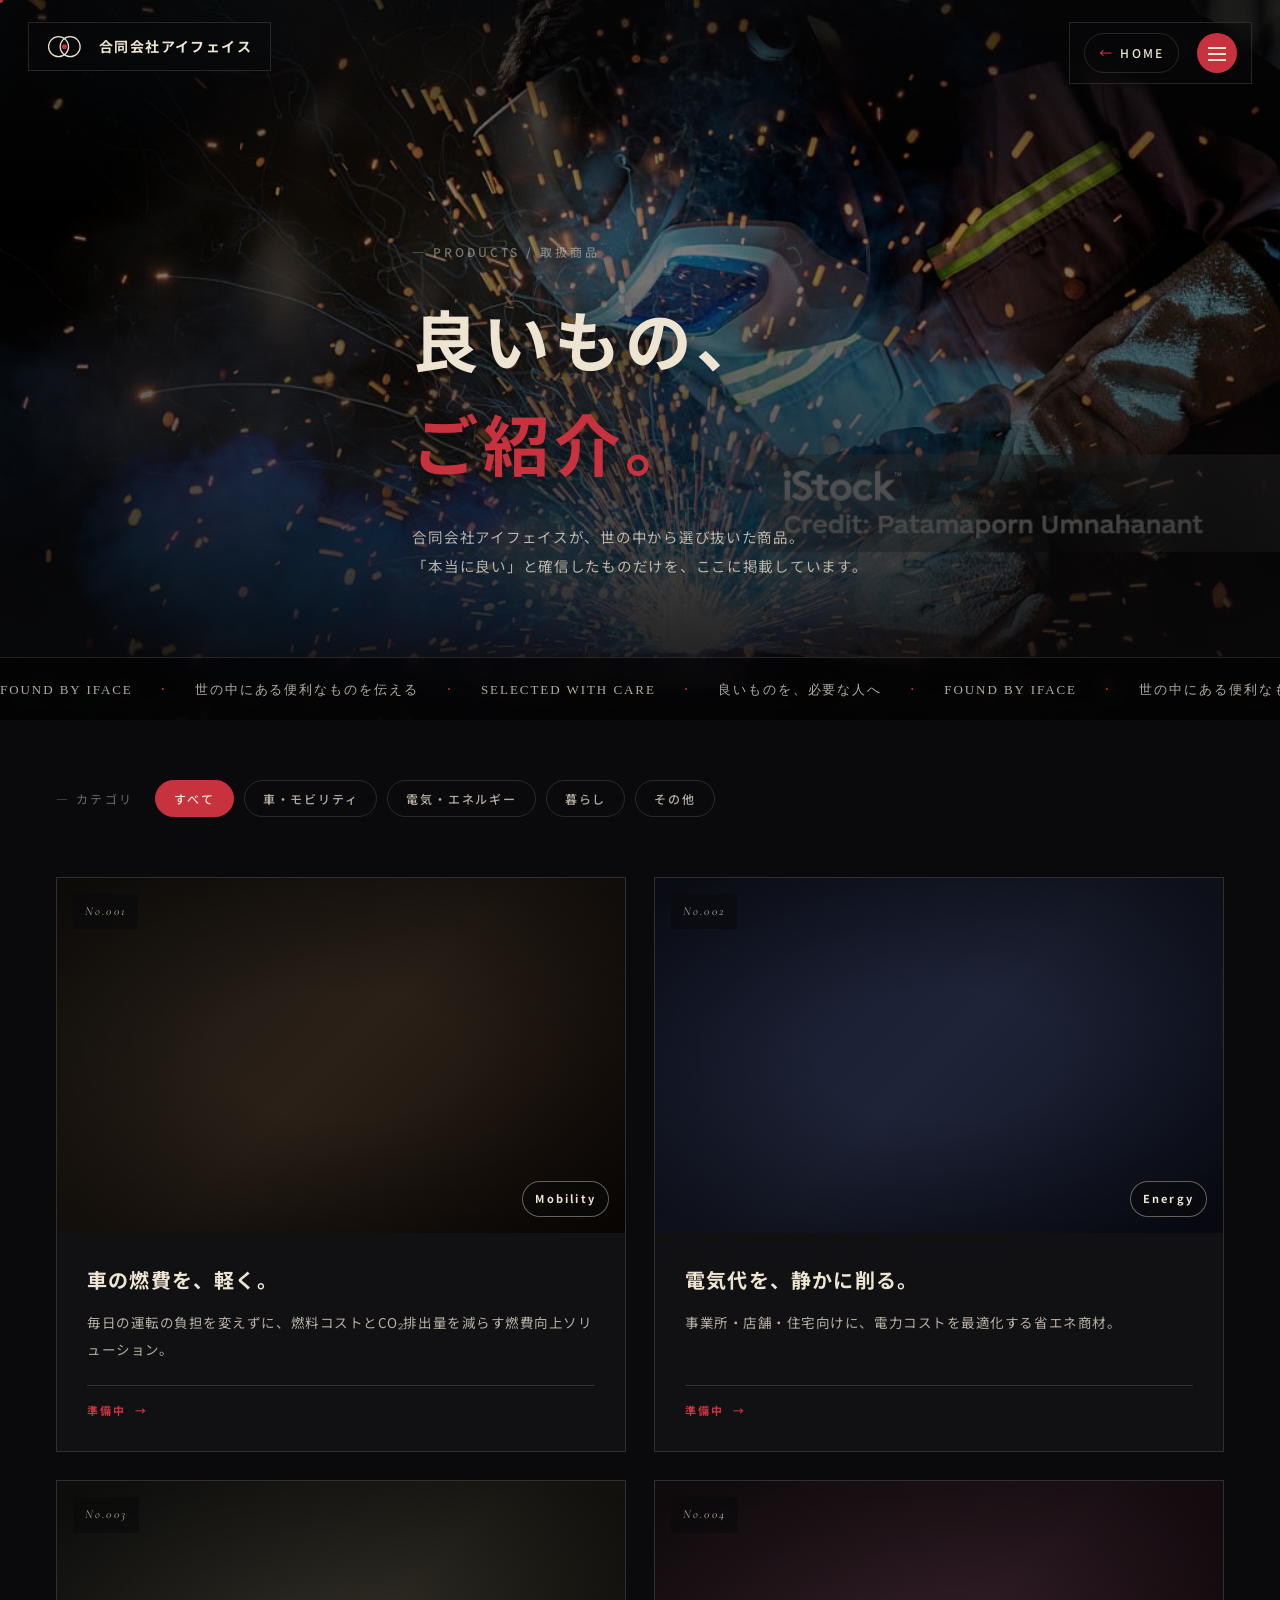
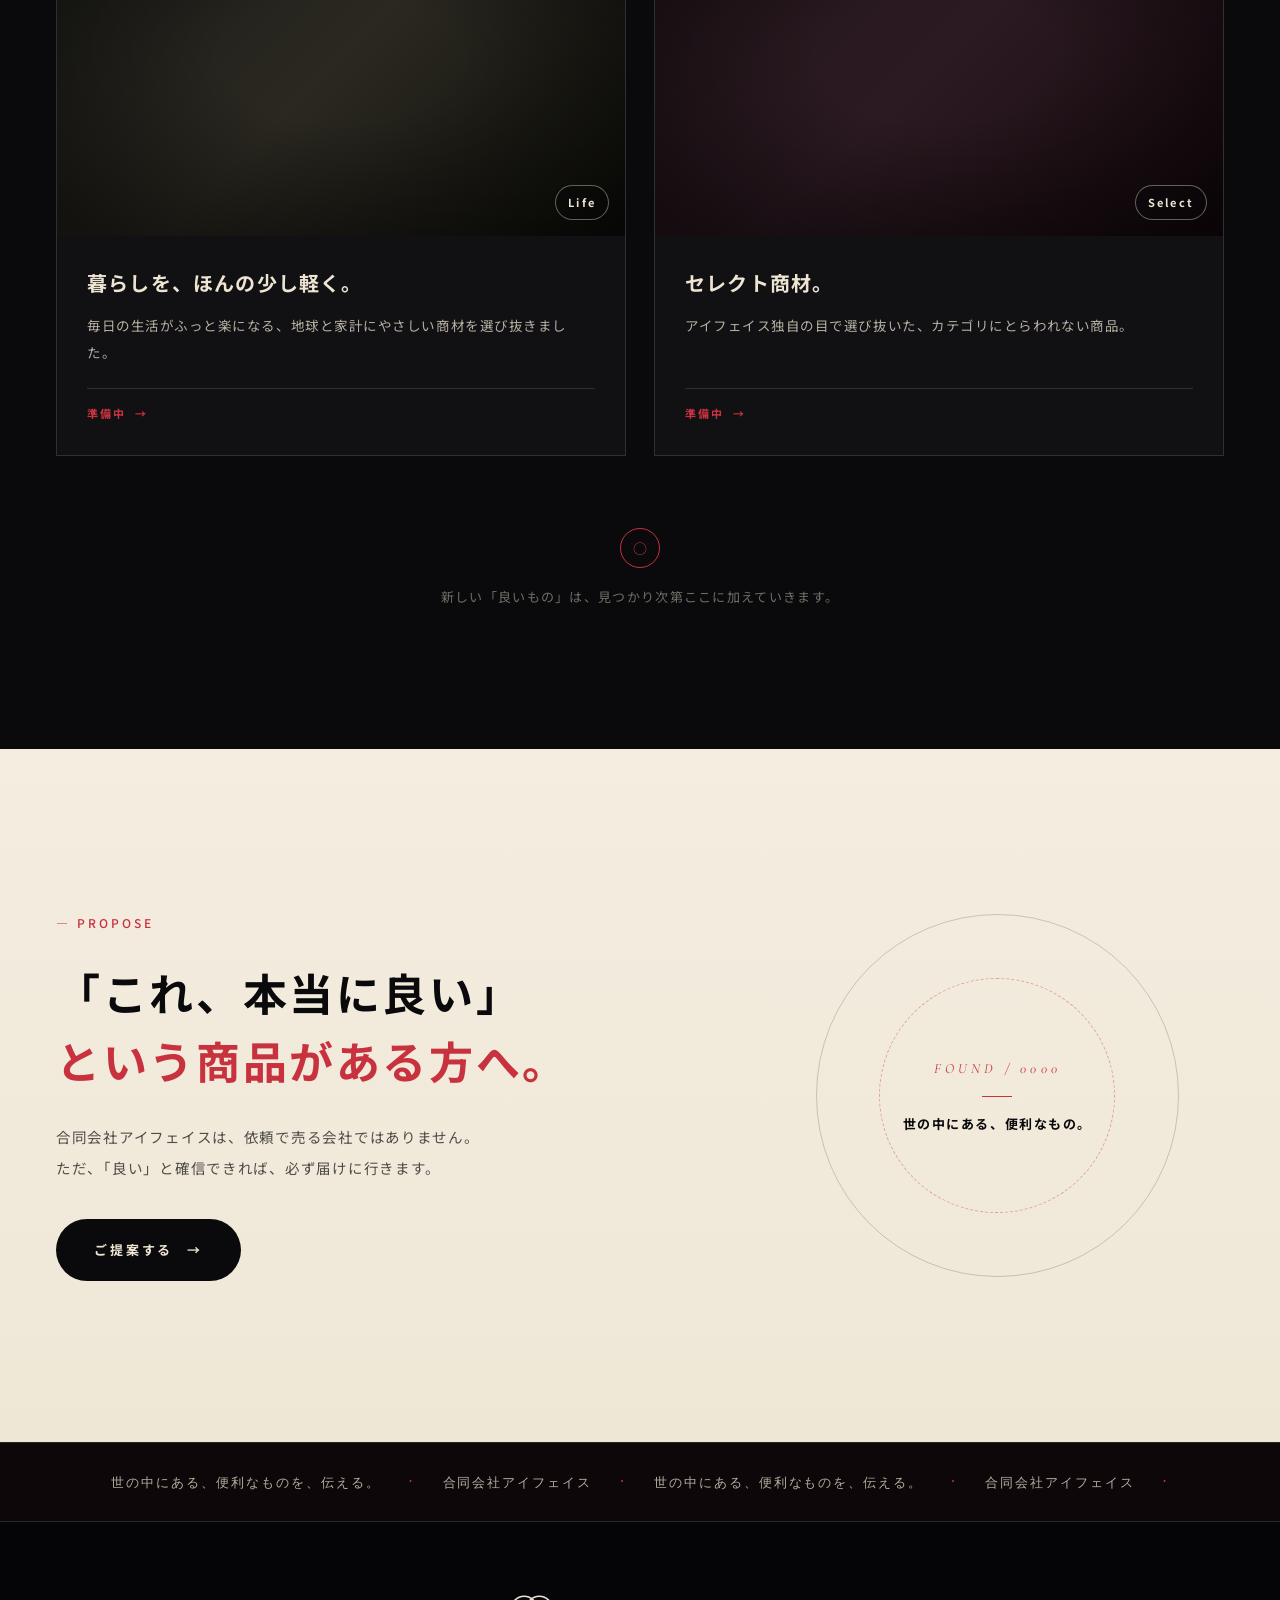
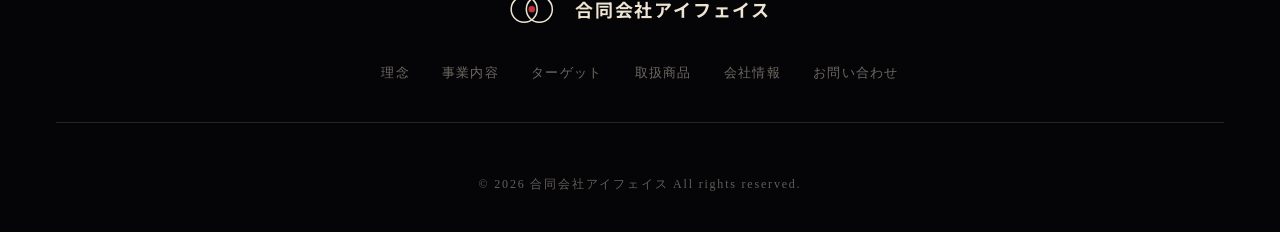
==== commit 5b60bfb7: "Add SVG logo (two overlapping circles + red dot), fix vertical-jp columns" ====
--- a/products.html
+++ b/products.html
@@ -8,7 +8,7 @@
   <link rel="preconnect" href="https://fonts.googleapis.com" />
   <link rel="preconnect" href="https://fonts.gstatic.com" crossorigin />
   <link href="https://fonts.googleapis.com/css2?family=Noto+Sans+JP:wght@300;400;500;700;900&family=Noto+Serif+JP:wght@400;500;700;900&family=Cormorant+Garamond:ital,wght@1,400;1,500&display=swap" rel="stylesheet" />
-  <link rel="stylesheet" href="assets/css/style.css?v=20260513f" />
+  <link rel="stylesheet" href="assets/css/style.css?v=20260513g" />
   <link rel="stylesheet" href="assets/css/products.css?v=20260513a" />
 </head>
 <body>
@@ -18,7 +18,12 @@
   <header class="site-header" id="siteHeader">
     <div class="header-inner">
       <a href="index.html" class="logo">
-        <span class="logo-row1"><span class="dot"></span>合同会社アイフェイス</span>
+        <svg class="logo-mark" viewBox="0 0 38 26" xmlns="http://www.w3.org/2000/svg" aria-hidden="true">
+          <circle cx="11" cy="13" r="9.5" fill="none" stroke="currentColor" stroke-width="1.2"/>
+          <circle cx="22" cy="13" r="9.5" fill="none" stroke="currentColor" stroke-width="1.2"/>
+          <circle cx="16.5" cy="13" r="2.4" fill="#c8323f"/>
+        </svg>
+        <span class="logo-row1">合同会社アイフェイス</span>
       </a>
       <div class="header-right">
         <a href="index.html" class="back-link"><em>←</em> HOME</a>
@@ -199,7 +204,14 @@
       </div>
     </div>
     <div class="container">
-      <p class="f-logo"><span class="dot"></span>合同会社アイフェイス</p>
+      <p class="f-logo">
+        <svg class="logo-mark f-mark" viewBox="0 0 48 32" xmlns="http://www.w3.org/2000/svg" aria-hidden="true">
+          <circle cx="14" cy="16" r="12" fill="none" stroke="currentColor" stroke-width="1.4"/>
+          <circle cx="28" cy="16" r="12" fill="none" stroke="currentColor" stroke-width="1.4"/>
+          <circle cx="21" cy="16" r="3" fill="#c8323f"/>
+        </svg>
+        合同会社アイフェイス
+      </p>
       <ul class="f-nav">
         <li><a href="index.html#about">理念</a></li>
         <li><a href="index.html#business">事業内容</a></li>
--- a/assets/css/style.css
+++ b/assets/css/style.css
@@ -1,26 +1,60 @@
-/* iface */
+/* ============================================
+   合同会社アイフェイス
+   ============================================ */
 :root {
-  --bg: #0a0a0c; --bg-2: #111114; --bg-3: #060608;
-  --paper: #ede4d2; --paper-2: #f6efdf; --paper-light: #f4ede0;
-  --paper-dim: rgba(237,228,210,0.75); --paper-mute: rgba(237,228,210,0.45);
-  --ink: #0a0a0c; --ink-2: #2a2622; --ink-dim: rgba(10,10,12,0.7); --ink-mute: rgba(10,10,12,0.45);
-  --red: #c8323f; --red-2: #a82834; --red-soft: rgba(200,50,63,0.35);
-  --line: rgba(237,228,210,0.14); --line-d: rgba(10,10,12,0.14);
+  --bg: #0a0a0c;
+  --bg-2: #111114;
+  --bg-3: #060608;
+  --paper: #ede4d2;
+  --paper-2: #f6efdf;
+  --paper-light: #f4ede0;
+  --paper-light-2: #ede4d2;
+  --paper-dim: rgba(237,228,210,0.75);
+  --paper-mute: rgba(237,228,210,0.45);
+  --ink: #0a0a0c;
+  --ink-2: #2a2622;
+  --ink-dim: rgba(10,10,12,0.7);
+  --ink-mute: rgba(10,10,12,0.45);
+  --red: #c8323f;
+  --red-2: #a82834;
+  --red-soft: rgba(200,50,63,0.35);
+  --line: rgba(237,228,210,0.14);
+  --line-d: rgba(10,10,12,0.14);
   --jp: "Noto Sans JP", "Hiragino Sans", "Yu Gothic", sans-serif;
   --jp-s: "Noto Serif JP", "Hiragino Mincho ProN", "Yu Mincho", serif;
+  --script: "Allura", cursive;
   --serif-it: "Cormorant Garamond", "Times New Roman", serif;
   --max: 1280px;
 }
+
 * { box-sizing: border-box; margin: 0; padding: 0; }
 html { scroll-behavior: smooth; background: var(--bg); cursor: none; }
-body { font-family: var(--jp); color: var(--paper); background: var(--bg); line-height: 1.95; font-weight: 400; -webkit-font-smoothing: antialiased; overflow-x: hidden; cursor: none; }
-img, video { max-width: 100%; display: block; }
+body {
+  font-family: var(--jp);
+  color: var(--paper);
+  background: var(--bg);
+  line-height: 1.95;
+  font-weight: 400;
+  -webkit-font-smoothing: antialiased;
+  overflow-x: hidden;
+  cursor: none;
+}
+img { max-width: 100%; display: block; }
 a, button, input, textarea, select { cursor: none; }
 a { color: inherit; text-decoration: none; transition: color .25s, opacity .25s; }
 em, i { font-style: normal; }
 ul, ol { list-style: none; }
+
 .container { max-width: var(--max); margin: 0 auto; padding: 0 56px; }
-.cursor-dot, .cursor-ring { position: fixed; top: 0; left: 0; pointer-events: none; z-index: 9999; transform: translate(-50%, -50%); mix-blend-mode: difference; }
+
+/* ============== CUSTOM CURSOR ============== */
+.cursor-dot, .cursor-ring {
+  position: fixed; top: 0; left: 0;
+  pointer-events: none;
+  z-index: 9999;
+  transform: translate(-50%, -50%);
+  mix-blend-mode: difference;
+}
 .cursor-dot { width: 6px; height: 6px; border-radius: 50%; background: var(--red); transition: opacity .2s; }
 .cursor-ring { width: 36px; height: 36px; border: 1px solid var(--paper); border-radius: 50%; transition: transform .25s cubic-bezier(.22,.61,.36,1), width .3s, height .3s, opacity .3s, border-color .3s; }
 .cursor-ring.hover { width: 56px; height: 56px; border-color: var(--red); }
@@ -29,17 +63,48 @@
   a, button, input, textarea, select { cursor: auto; }
   .cursor-dot, .cursor-ring { display: none; }
 }
+
+/* ============== HEADER ============== */
 .site-header { position: fixed; top: 0; left: 0; right: 0; z-index: 100; pointer-events: none; }
 .site-header > * { pointer-events: auto; }
 .header-inner { display: flex; align-items: flex-start; justify-content: space-between; padding: 22px 28px; }
-.logo { display: inline-flex; align-items: center; background: rgba(10,10,12,0.55); backdrop-filter: blur(8px); padding: 12px 20px; border: 1px solid var(--line); }
-.logo-row1 { display: inline-flex; align-items: center; gap: 8px; font-family: var(--jp); font-size: 14px; font-weight: 700; letter-spacing: 0.1em; color: var(--paper); }
-.logo-row1 .dot { width: 7px; height: 7px; border-radius: 50%; background: var(--red); }
-.header-right { display: flex; align-items: center; gap: 18px; background: rgba(10,10,12,0.55); backdrop-filter: blur(8px); padding: 10px 14px; border: 1px solid var(--line); }
+.logo {
+  display: inline-flex; align-items: center; gap: 12px;
+  background: rgba(10,10,12,0.55);
+  backdrop-filter: blur(8px);
+  padding: 10px 18px;
+  border: 1px solid var(--line);
+  transition: background .35s, border-color .35s, color .35s;
+}
+.logo-mark { width: 40px; height: auto; color: var(--paper); display: block; flex-shrink: 0; }
+.logo-mark.f-mark { width: 52px; }
+.logo-row1 {
+  font-family: var(--jp);
+  font-size: 14px; font-weight: 700;
+  letter-spacing: 0.1em;
+  color: var(--paper);
+}
+
+.header-right {
+  display: flex; align-items: center; gap: 18px;
+  background: rgba(10,10,12,0.55);
+  backdrop-filter: blur(8px);
+  padding: 10px 14px;
+  border: 1px solid var(--line);
+  transition: background .35s, border-color .35s, color .35s;
+}
 .page-no { font-family: var(--serif-it); font-style: italic; font-size: 14px; color: var(--paper); letter-spacing: 0.05em; min-width: 56px; text-align: right; }
 .page-no em { font-weight: 500; }
 .page-no .sep { color: var(--paper-mute); margin: 0 4px; font-style: normal; }
-.menu-toggle { width: 40px; height: 40px; border-radius: 50%; background: var(--red); border: 0; position: relative; transition: background .3s, transform .3s; }
+
+.menu-toggle {
+  width: 40px; height: 40px;
+  border-radius: 50%;
+  background: var(--red);
+  border: 0;
+  position: relative;
+  transition: background .3s, transform .3s;
+}
 .menu-toggle:hover { background: var(--red-2); transform: scale(1.06); }
 .menu-toggle span { position: absolute; left: 11px; right: 11px; height: 1.5px; background: var(--paper); transition: transform .3s, opacity .3s; }
 .menu-toggle span:nth-child(1) { top: 14px; }
@@ -48,140 +113,536 @@
 .menu-toggle.open span:nth-child(1) { transform: translateY(6px) rotate(45deg); }
 .menu-toggle.open span:nth-child(2) { opacity: 0; }
 .menu-toggle.open span:nth-child(3) { transform: translateY(-6px) rotate(-45deg); }
-.nav-panel { position: fixed; top: 0; right: 0; bottom: 0; width: min(440px, 92vw); background: var(--bg-3); border-left: 1px solid var(--line); padding: 120px 48px 40px; transform: translateX(100%); transition: transform .55s cubic-bezier(.22,.61,.36,1); z-index: 90; display: flex; flex-direction: column; }
+
+/* invert header colors when over light bg */
+body.over-light .logo {
+  background: rgba(255,255,255,0.7);
+  border-color: var(--line-d);
+}
+body.over-light .logo-row1 { color: var(--ink); }
+body.over-light .header-right {
+  background: rgba(255,255,255,0.7);
+  border-color: var(--line-d);
+}
+body.over-light .page-no { color: var(--ink); }
+body.over-light .page-no .sep { color: var(--ink-mute); }
+
+.nav-panel {
+  position: fixed; top: 0; right: 0; bottom: 0;
+  width: min(440px, 92vw);
+  background: var(--bg-3);
+  border-left: 1px solid var(--line);
+  padding: 120px 48px 40px;
+  transform: translateX(100%);
+  transition: transform .55s cubic-bezier(.22,.61,.36,1);
+  z-index: 90;
+  display: flex; flex-direction: column;
+}
 .nav-panel.open { transform: translateX(0); }
 .nav-panel ul { display: grid; gap: 4px; }
-.nav-panel a { display: grid; grid-template-columns: 56px 1fr; align-items: baseline; gap: 18px; padding: 22px 0; border-bottom: 1px solid var(--line); transition: padding .3s; }
+.nav-panel a {
+  display: grid;
+  grid-template-columns: 56px 1fr;
+  align-items: baseline;
+  gap: 18px;
+  padding: 22px 0;
+  border-bottom: 1px solid var(--line);
+  transition: padding .3s;
+}
 .nav-panel a:hover { padding-left: 8px; }
-.nav-panel a em { font-family: var(--jp); font-size: 18px; color: var(--red); letter-spacing: 0.08em; }
-.nav-panel a .ja { font-family: var(--jp); font-size: 18px; font-weight: 700; color: var(--paper); letter-spacing: 0.1em; }
-.nav-foot { margin-top: auto; padding-top: 40px; font-family: var(--jp); font-size: 13px; color: var(--paper-mute); letter-spacing: 0.1em; line-height: 1.9; }
-.hero { position: relative; height: 100vh; min-height: 700px; overflow: hidden; background: #000; }
+.nav-panel a em { font-family: var(--jp-s); font-size: 18px; color: var(--red); letter-spacing: 0.08em; }
+.nav-panel a .ja { font-family: var(--jp-s); font-size: 20px; font-weight: 700; color: var(--paper); letter-spacing: 0.1em; }
+.nav-foot { margin-top: auto; padding-top: 40px; font-family: var(--jp-s); font-size: 13px; color: var(--paper-mute); letter-spacing: 0.1em; line-height: 1.9; }
+
+/* ============== HERO ============== */
+.hero {
+  position: relative;
+  height: 100vh;
+  min-height: 700px;
+  overflow: hidden;
+  background: #000;
+}
 .hero-photo { position: absolute; inset: 0; z-index: 0; }
-.ph-img { position: absolute; inset: 0; background-image: url("../img/gap_0096.jpg"); background-size: cover; background-position: center; filter: brightness(0.85) contrast(1.05) saturate(0.85); z-index: 2; }
+.ph-img {
+  position: absolute; inset: 0;
+  background-image: url("../img/gap_0096.jpg");
+  background-size: cover;
+  background-position: center;
+  filter: brightness(0.85) contrast(1.05) saturate(0.85);
+  z-index: 2;
+}
 .ph-fallback { position: absolute; inset: 0; z-index: 1; }
 .ph-base { position: absolute; inset: 0; background: radial-gradient(ellipse 75% 65% at 50% 55%, #1a1611 0%, #0a0805 55%, #020100 100%); }
 .ph-shapes { position: absolute; inset: 0; }
-.bolt { position: absolute; border-radius: 50%; background: radial-gradient(circle at 35% 35%, #6e5b40 0%, #38291a 35%, #15100a 80%); box-shadow: inset 0 0 18px rgba(0,0,0,0.85), inset 4px 8px 12px rgba(220,180,130,0.18), 0 12px 30px rgba(0,0,0,0.6); }
+.bolt {
+  position: absolute;
+  border-radius: 50%;
+  background: radial-gradient(circle at 35% 35%, #6e5b40 0%, #38291a 35%, #15100a 80%);
+  box-shadow: inset 0 0 18px rgba(0,0,0,0.85), inset 4px 8px 12px rgba(220,180,130,0.18), 0 12px 30px rgba(0,0,0,0.6);
+}
 .bolt.b1 { width: 220px; height: 220px; top: 18%; left: 18%; transform: rotate(-8deg); }
 .bolt.b2 { width: 180px; height: 180px; top: 38%; left: 42%; transform: rotate(12deg); }
 .bolt.b3 { width: 260px; height: 260px; top: 22%; left: 62%; transform: rotate(-4deg); }
-.ph-vignette { position: absolute; inset: 0; z-index: 3; background: radial-gradient(ellipse 110% 95% at 50% 50%, transparent 30%, rgba(0,0,0,0.5) 78%, rgba(0,0,0,0.9) 100%), linear-gradient(180deg, rgba(0,0,0,0.5) 0%, transparent 25%, transparent 55%, rgba(0,0,0,0.92) 100%); }
-.ph-grain { position: absolute; inset: 0; z-index: 4; background-image: repeating-radial-gradient(circle at 22% 28%, rgba(237,228,210,0.022) 0 1px, transparent 1px 4px); mix-blend-mode: overlay; opacity: 0.9; }
-.hero-script { position: absolute; left: 0; right: 0; bottom: 14vh; padding: 0 56px; z-index: 5; pointer-events: none; }
-.hero-eyebrow { display: block; font-family: var(--jp); font-size: 12px; color: var(--paper-mute); letter-spacing: 0.22em; margin-bottom: 22px; padding-left: 4px; }
-.big-jp { display: block; font-family: var(--jp); font-size: clamp(34px, 5.2vw, 76px); font-weight: 700; line-height: 1.55; color: var(--paper); letter-spacing: 0.06em; text-shadow: 0 4px 24px rgba(0,0,0,0.7); }
+
+.ph-vignette {
+  position: absolute; inset: 0;
+  z-index: 3;
+  background:
+    radial-gradient(ellipse 110% 95% at 50% 50%, transparent 30%, rgba(0,0,0,0.5) 78%, rgba(0,0,0,0.9) 100%),
+    linear-gradient(180deg, rgba(0,0,0,0.5) 0%, transparent 25%, transparent 55%, rgba(0,0,0,0.92) 100%);
+}
+.ph-grain {
+  position: absolute; inset: 0;
+  z-index: 4;
+  background-image:
+    repeating-radial-gradient(circle at 22% 28%, rgba(237,228,210,0.022) 0 1px, transparent 1px 4px),
+    repeating-radial-gradient(circle at 75% 65%, rgba(237,228,210,0.018) 0 1px, transparent 1px 3px);
+  mix-blend-mode: overlay; opacity: 0.9;
+}
+
+.hero-vert {
+  position: absolute;
+  top: 16vh;
+  right: 56px;
+  z-index: 5;
+  writing-mode: vertical-rl;
+  text-orientation: mixed;
+  font-family: var(--jp-s);
+  font-size: 14px;
+  font-weight: 500;
+  letter-spacing: 0.5em;
+  line-height: 2;
+  color: var(--paper-dim);
+  padding-left: 24px;
+  border-left: 1px solid var(--line);
+}
+
+.hero-stamp {
+  position: absolute;
+  top: 14vh;
+  left: 56px;
+  z-index: 5;
+  width: 100px; height: 100px;
+  display: flex; align-items: center; justify-content: center;
+  border: 2px solid var(--red);
+  border-radius: 50%;
+  transform: rotate(-8deg);
+  box-shadow: 0 0 0 3px rgba(200,50,63,0.06), inset 0 0 6px rgba(200,50,63,0.25);
+  background: rgba(200,50,63,0.08);
+  flex-direction: column;
+  gap: 2px;
+}
+.hero-stamp .seal-jp { font-family: var(--jp-s); font-size: 30px; font-weight: 700; color: var(--red); line-height: 1; }
+.hero-stamp .seal-en { font-family: var(--jp-s); font-size: 9px; color: var(--red); text-align: center; line-height: 1.4; letter-spacing: 0.08em; }
+
+.hero-script {
+  position: absolute;
+  left: 0; right: 0;
+  bottom: 14vh;
+  padding: 0 56px;
+  z-index: 5;
+  pointer-events: none;
+}
+.hero-eyebrow { display: block; font-family: var(--jp-s); font-size: 13px; color: var(--paper-mute); letter-spacing: 0.2em; margin-bottom: 24px; padding-left: 4px; }
+.big-jp {
+  display: block;
+  font-family: var(--jp);
+  font-size: clamp(34px, 5.2vw, 76px);
+  font-weight: 700;
+  line-height: 1.55;
+  color: var(--paper);
+  letter-spacing: 0.06em;
+  text-shadow: 0 4px 24px rgba(0,0,0,0.7);
+}
 .big-jp span { display: block; }
 .big-jp .red { color: var(--red); text-shadow: 0 4px 24px rgba(0,0,0,0.7); }
-.hero-ticker { position: absolute; bottom: 0; left: 0; right: 0; z-index: 5; padding: 16px 0; background: rgba(0,0,0,0.55); backdrop-filter: blur(6px); border-top: 1px solid var(--line); overflow: hidden; white-space: nowrap; }
-.ticker-track { display: inline-flex; align-items: center; gap: 28px; animation: ticker 60s linear infinite; font-family: var(--jp); font-size: 12px; color: var(--paper-dim); letter-spacing: 0.15em; }
+
+.hero-ticker {
+  position: absolute;
+  bottom: 0; left: 0; right: 0;
+  z-index: 5;
+  padding: 16px 0;
+  background: rgba(0,0,0,0.55);
+  backdrop-filter: blur(6px);
+  border-top: 1px solid var(--line);
+  overflow: hidden;
+  white-space: nowrap;
+}
+.ticker-track {
+  display: inline-flex;
+  align-items: center;
+  gap: 28px;
+  animation: ticker 60s linear infinite;
+  font-family: var(--jp-s);
+  font-size: 13px;
+  color: var(--paper-dim);
+  letter-spacing: 0.15em;
+}
 .ticker-track span { display: inline-block; }
 .ticker-track .dotmark { color: var(--red); font-size: 16px; transform: translateY(-1px); }
 @keyframes ticker { from { transform: translateX(0); } to { transform: translateX(-50%); } }
-.section { padding: 160px 0; position: relative; }
+
+/* ============== SECTION COMMON ============== */
+.section { padding: 180px 0; position: relative; }
+
 .section-num { display: flex; align-items: baseline; gap: 18px; margin-bottom: 24px; }
 .section-num.center { justify-content: center; }
-.section-num .num-en { font-family: var(--serif-it); font-style: italic; font-size: 13px; color: var(--red); letter-spacing: 0.2em; padding-right: 16px; border-right: 1px solid var(--line); }
-.section-num .num-jp { font-family: var(--jp); font-size: 12px; color: var(--paper-mute); letter-spacing: 0.2em; }
+.section-num .num-en {
+  font-family: var(--serif-it);
+  font-style: italic;
+  font-size: 13px;
+  color: var(--red);
+  letter-spacing: 0.2em;
+  padding-right: 16px;
+  border-right: 1px solid var(--line);
+}
+.section-num .num-jp { font-family: var(--jp-s); font-size: 12px; color: var(--paper-mute); letter-spacing: 0.2em; }
 .section-num.light .num-en { border-right-color: var(--line-d); }
 .section-num.light .num-jp { color: var(--ink-mute); }
-.head-jp { font-family: var(--jp); font-size: clamp(18px, 1.8vw, 22px); font-weight: 700; letter-spacing: 0.3em; color: var(--paper); margin-bottom: 72px; position: relative; display: inline-block; padding-bottom: 14px; }
-.head-jp::after { content: ""; position: absolute; left: 0; bottom: 0; width: 28px; height: 1px; background: var(--red); }
+
+.head-jp {
+  font-family: var(--jp-s);
+  font-size: clamp(20px, 2vw, 24px);
+  font-weight: 500;
+  letter-spacing: 0.4em;
+  color: var(--paper);
+  margin-bottom: 90px;
+  position: relative;
+  display: inline-block;
+  padding-bottom: 16px;
+}
+.head-jp::after { content: ""; position: absolute; left: 0; bottom: 0; width: 32px; height: 1px; background: var(--red); }
 .head-jp.center { display: block; text-align: center; }
 .head-jp.center::after { left: 50%; transform: translateX(-50%); }
 .head-jp.light { color: var(--ink); }
-.section.light { background: var(--paper-light); color: var(--ink); }
-.section.light h3, .section.light .lead, .section.light p { color: var(--ink); }
-.philosophy.light { background: linear-gradient(180deg, #f4ede0 0%, #efe7d6 100%); position: relative; overflow: hidden; }
+
+/* ============== LIGHT section base ============== */
+.section.light {
+  background: var(--paper-light);
+  color: var(--ink);
+}
+.section.light h3,
+.section.light .lead,
+.section.light p { color: var(--ink); }
+.section.light .ticker-track { color: var(--ink-dim); }
+
+/* ============== 02 PHILOSOPHY (LIGHT) ============== */
+.philosophy.light {
+  background:
+    radial-gradient(ellipse 50% 50% at 90% 20%, rgba(200,50,63,0.07), transparent 60%),
+    linear-gradient(180deg, #f4ede0 0%, #efe7d6 100%);
+  position: relative;
+  overflow: hidden;
+}
+.floating-kanji { position: absolute; inset: 0; pointer-events: none; z-index: 0; }
+.floating-kanji span {
+  position: absolute;
+  left: var(--x); top: var(--y);
+  font-family: var(--jp-s);
+  font-size: clamp(80px, 12vw, 180px);
+  font-weight: 900;
+  color: rgba(237,228,210,0.025);
+  line-height: 1;
+  user-select: none;
+  animation: floatKanji 16s ease-in-out infinite;
+  animation-delay: var(--d);
+}
+.floating-kanji.light span { color: rgba(10,10,12,0.04); }
+@keyframes floatKanji {
+  0%, 100% { transform: translateY(0) rotate(0deg); }
+  50% { transform: translateY(-30px) rotate(2deg); }
+}
 .philosophy .container { position: relative; z-index: 1; }
-.philo-grid { display: grid; grid-template-columns: auto 1fr; gap: 80px; align-items: start; margin-top: 24px; }
-.philo-title { position: relative; padding-right: 36px; border-right: 1px solid var(--line-d); }
-.vertical-jp { writing-mode: vertical-rl; text-orientation: mixed; font-family: var(--jp); font-size: clamp(28px, 3.6vw, 44px); font-weight: 700; line-height: 1.5; color: var(--red); letter-spacing: 0.12em; height: 380px; display: flex; flex-direction: row-reverse; align-items: flex-start; }
-.vertical-jp span { display: inline-block; }
-.vertical-jp .break { display: block; width: 100%; height: 22px; flex: 0 0 100%; }
-.vertical-jp .punct { transform: translate(0.2em, -0.5em); display: inline-block; }
+
+.philo-grid {
+  display: grid;
+  grid-template-columns: auto 1fr;
+  gap: 100px;
+  align-items: start;
+  margin-top: 30px;
+}
+.philo-title {
+  position: relative;
+  padding-right: 40px;
+  border-right: 1px solid var(--line-d);
+}
+.vertical-jp {
+  font-family: var(--jp);
+  font-size: clamp(28px, 3.6vw, 44px);
+  font-weight: 700;
+  line-height: 1.7;
+  color: var(--red);
+  letter-spacing: 0.12em;
+  display: flex;
+  flex-direction: row-reverse;
+  justify-content: flex-end;
+  gap: 24px;
+}
+.vertical-jp .vj-col {
+  writing-mode: vertical-rl;
+  text-orientation: mixed;
+  display: inline-block;
+}
+.brush-stroke {
+  margin-top: 28px;
+  width: 80px; height: 6px;
+  background: linear-gradient(90deg, transparent 0%, var(--red) 12%, var(--red-2) 50%, transparent 60%, var(--red) 75%, transparent 100%);
+  filter: blur(0.6px);
+  border-radius: 50%;
+  opacity: 0.85;
+  transform: rotate(-2deg);
+}
+
 .philo-body { position: relative; }
-.philo-body .lead { font-family: var(--jp); font-size: clamp(15px, 1.4vw, 18px); font-weight: 500; line-height: 2.1; color: var(--ink); margin-bottom: 28px; letter-spacing: 0.05em; }
-.philo-body p { font-family: var(--jp); font-size: 14.5px; line-height: 2.2; color: var(--ink-dim); letter-spacing: 0.05em; }
+.philo-body .lead {
+  font-family: var(--jp-s);
+  font-size: clamp(16px, 1.5vw, 20px);
+  font-weight: 500;
+  line-height: 2.2;
+  color: var(--ink);
+  margin-bottom: 32px;
+  letter-spacing: 0.05em;
+}
+.philo-body p {
+  font-family: var(--jp-s);
+  font-size: 15px;
+  line-height: 2.3;
+  color: var(--ink-dim);
+  letter-spacing: 0.05em;
+}
+.hanko {
+  position: absolute;
+  right: 0; bottom: -32px;
+  width: 80px; height: 80px;
+  border: 2px solid var(--red);
+  border-radius: 50%;
+  display: flex; align-items: center; justify-content: center;
+  transform: rotate(8deg);
+  background: rgba(200,50,63,0.06);
+  box-shadow: inset 0 0 6px rgba(200,50,63,0.25);
+}
+.hanko span { font-family: var(--jp-s); font-size: 32px; font-weight: 900; color: var(--red); line-height: 1; }
+
+/* ============== PHOTO STRIP ============== */
 .photo-strip { position: relative; height: 56vh; min-height: 380px; max-height: 560px; overflow: hidden; background: #000; }
 .ps-video { position: absolute; inset: 0; width: 100%; height: 100%; object-fit: cover; filter: brightness(0.78) contrast(1.05) saturate(0.9); transform: scale(1.04); }
 .ps-grain { position: absolute; inset: 0; background-image: repeating-radial-gradient(circle at 30% 40%, rgba(237,228,210,0.02) 0 1px, transparent 1px 4px); mix-blend-mode: overlay; }
 .photo-strip::before { content: ""; position: absolute; inset: 0; background: linear-gradient(180deg, rgba(244,237,224,1) 0%, rgba(244,237,224,0) 10%, transparent 90%, rgba(10,10,12,1) 100%); pointer-events: none; z-index: 2; }
 .ps-caption { position: absolute; left: 56px; bottom: 48px; z-index: 3; display: flex; flex-direction: column; gap: 10px; }
-.ps-cap-en { font-family: var(--serif-it); font-style: italic; font-size: 13px; letter-spacing: 0.2em; color: var(--paper-dim); }
-.ps-cap-jp { font-family: var(--jp); font-size: clamp(20px, 2.6vw, 30px); font-weight: 700; letter-spacing: 0.12em; color: var(--paper); text-shadow: 0 4px 24px rgba(0,0,0,0.7); }
-.business { background: linear-gradient(180deg, #0a0a0c 0%, #0e0e12 100%); }
-.biz-list { display: grid; gap: 30px; max-width: 920px; margin: 0 auto; }
-.biz-list li { display: grid; grid-template-columns: 90px 1fr; align-items: start; gap: 32px; padding: 38px 0; border-bottom: 1px solid var(--line); }
+.ps-cap-en { font-family: var(--serif-it); font-style: italic; font-size: 14px; letter-spacing: 0.2em; color: var(--paper-dim); }
+.ps-cap-jp { font-family: var(--jp-s); font-size: clamp(22px, 3vw, 36px); font-weight: 700; letter-spacing: 0.15em; color: var(--paper); text-shadow: 0 4px 24px rgba(0,0,0,0.7); }
+
+/* ============== 03 BUSINESS (DARK) ============== */
+.business {
+  background:
+    radial-gradient(ellipse 80% 60% at 50% 110%, rgba(40,30,60,0.4), transparent 70%),
+    linear-gradient(180deg, #0a0a0c 0%, #131220 60%, #0a0a0c 100%);
+}
+.biz-list { display: grid; gap: 36px; max-width: 920px; margin: 0 auto; }
+.biz-list li {
+  display: grid;
+  grid-template-columns: 110px 1fr;
+  align-items: start;
+  gap: 36px;
+  padding: 44px 0;
+  border-bottom: 1px solid var(--line);
+}
 .biz-list li:last-child { border-bottom: 0; }
 .bmeta { display: flex; flex-direction: column; gap: 14px; }
-.bnum { font-family: var(--jp); font-size: 36px; font-weight: 500; color: var(--paper); line-height: 1; letter-spacing: 0.04em; }
+.bnum { font-family: var(--jp-s); font-size: 48px; font-weight: 500; color: var(--paper); line-height: 1; letter-spacing: 0.04em; }
 .bnum i { color: var(--red); }
-.biz-list h3 { font-family: var(--jp); font-size: 22px; font-weight: 700; margin-bottom: 14px; color: var(--paper); letter-spacing: 0.08em; }
-.biz-list > li > div:last-child > p { font-family: var(--jp); font-size: 14.5px; color: var(--paper-dim); line-height: 2.1; letter-spacing: 0.05em; margin-bottom: 14px; }
+.biz-list h3 { font-family: var(--jp-s); font-size: 28px; font-weight: 700; margin-bottom: 18px; color: var(--paper); letter-spacing: 0.1em; }
+.biz-list > li > div:last-child > p { font-family: var(--jp-s); font-size: 15px; color: var(--paper-dim); line-height: 2.2; letter-spacing: 0.05em; margin-bottom: 18px; }
 .biz-sub { display: flex; flex-wrap: wrap; gap: 10px; margin-top: 12px; }
-.biz-sub li { display: inline-block; font-family: var(--jp); font-size: 12px; color: var(--paper-dim); padding: 7px 14px; border: 1px solid var(--line); border-radius: 999px; letter-spacing: 0.1em; background: rgba(237,228,210,0.02); }
-.target.light { background: linear-gradient(180deg, #f6efdf 0%, #efe7d6 100%); }
+.biz-sub li {
+  display: inline-block;
+  font-family: var(--jp-s);
+  font-size: 12px;
+  color: var(--paper-dim);
+  padding: 8px 16px;
+  border: 1px solid var(--line);
+  border-radius: 999px;
+  letter-spacing: 0.15em;
+  background: rgba(237,228,210,0.02);
+}
+
+/* ============== 04 TARGET (LIGHT) ============== */
+.target.light {
+  background:
+    radial-gradient(ellipse 70% 60% at 50% 0%, rgba(200,50,63,0.05), transparent 70%),
+    linear-gradient(180deg, #f6efdf 0%, #efe7d6 100%);
+}
 .target .container { text-align: center; }
-.target-wrap { display: grid; grid-template-columns: 1fr auto 1fr; gap: 28px; align-items: center; max-width: 880px; margin: 0 auto; }
-.t-card { background: rgba(255,255,255,0.55); border: 1px solid var(--line-d); padding: 48px 32px; text-align: left; transition: border-color .35s, background .35s, transform .35s; }
-.t-card:hover { background: rgba(200,50,63,0.06); border-color: var(--red-soft); transform: translateY(-4px); }
-.t-eyebrow { font-family: var(--jp); font-size: 12px; color: var(--red); letter-spacing: 0.2em; margin-bottom: 16px; }
-.t-title { font-family: var(--jp); font-size: clamp(20px, 2.4vw, 28px); font-weight: 700; line-height: 1.5; color: var(--ink); letter-spacing: 0.06em; }
-.t-and { font-family: var(--jp); font-size: 28px; color: var(--red); font-weight: 300; }
-.target-foot { margin-top: 64px; font-family: var(--jp); font-size: 14px; color: var(--ink-dim); letter-spacing: 0.06em; line-height: 2; }
+.target-wrap {
+  display: grid;
+  grid-template-columns: 1fr auto 1fr;
+  gap: 28px;
+  align-items: center;
+  max-width: 880px;
+  margin: 0 auto;
+}
+.t-card {
+  background: rgba(255,255,255,0.55);
+  border: 1px solid var(--line-d);
+  padding: 56px 36px;
+  text-align: left;
+  transition: border-color .35s, background .35s, transform .35s;
+}
+.t-card:hover {
+  background: rgba(200,50,63,0.06);
+  border-color: var(--red-soft);
+  transform: translateY(-4px);
+}
+.t-eyebrow { font-family: var(--jp-s); font-size: 12px; color: var(--red); letter-spacing: 0.2em; margin-bottom: 18px; }
+.t-title {
+  font-family: var(--jp-s);
+  font-size: clamp(22px, 2.6vw, 32px);
+  font-weight: 700;
+  line-height: 1.5;
+  color: var(--ink);
+  letter-spacing: 0.06em;
+}
+.t-and { font-family: var(--jp-s); font-size: 32px; color: var(--red); font-weight: 300; }
+.target-foot {
+  margin-top: 80px;
+  font-family: var(--jp-s);
+  font-size: 15px;
+  color: var(--ink-dim);
+  letter-spacing: 0.08em;
+  line-height: 2.1;
+}
+
+/* ============== 05 COMPANY (DARK) ============== */
 .company { background: var(--bg); }
-.company-grid { display: grid; grid-template-columns: 300px 1fr; gap: 56px; align-items: start; margin-top: 16px; }
+.company-grid { display: grid; grid-template-columns: 320px 1fr; gap: 60px; align-items: start; margin-top: 16px; }
 .company-photo { position: relative; aspect-ratio: 4 / 5; overflow: hidden; border: 1px solid var(--line); }
 .cp-img { position: absolute; inset: 0; background-image: url("../img/istockphoto-2232140433-1024x1024.jpg"); background-size: cover; background-position: center; filter: brightness(0.85) contrast(1.04) saturate(0.9); }
 .cp-overlay { position: absolute; inset: 0; background: linear-gradient(180deg, rgba(0,0,0,0.15) 0%, transparent 40%, rgba(0,0,0,0.4) 100%); }
-.cp-frame { position: absolute; left: 16px; bottom: 16px; display: flex; flex-direction: column; gap: 6px; padding: 10px 14px; background: rgba(10,10,12,0.55); backdrop-filter: blur(6px); border-left: 2px solid var(--red); }
-.cp-tag { font-family: var(--jp); font-size: 11px; color: var(--red); letter-spacing: 0.2em; }
-.cp-num { font-family: var(--serif-it); font-style: italic; font-size: 12px; color: var(--paper-dim); letter-spacing: 0.15em; }
-.company-list { border-top: 1px solid var(--line); margin-top: 12px; }
-.company-list > div { display: grid; grid-template-columns: 220px 1fr; padding: 26px 6px; border-bottom: 1px solid var(--line); align-items: baseline; }
-.company-list dt { font-family: var(--jp); font-size: 13px; font-weight: 700; color: var(--red); letter-spacing: 0.16em; }
-.company-list dd { font-family: var(--jp); font-size: 14.5px; color: var(--paper); letter-spacing: 0.04em; }
-.photo-banner { position: relative; height: 44vh; min-height: 300px; max-height: 440px; overflow: hidden; background: #000; }
+.cp-frame { position: absolute; left: 18px; bottom: 18px; display: flex; flex-direction: column; gap: 6px; padding: 12px 16px; background: rgba(10,10,12,0.55); backdrop-filter: blur(6px); border-left: 2px solid var(--red); }
+.cp-tag { font-family: var(--jp-s); font-size: 12px; color: var(--red); letter-spacing: 0.2em; }
+.cp-num { font-family: var(--serif-it); font-style: italic; font-size: 13px; color: var(--paper-dim); letter-spacing: 0.15em; }
+.company-list { border-top: 1px solid var(--line); margin-top: 16px; }
+.company-list > div {
+  display: grid;
+  grid-template-columns: 240px 1fr;
+  padding: 30px 8px;
+  border-bottom: 1px solid var(--line);
+  align-items: baseline;
+}
+.company-list dt { font-family: var(--jp-s); font-size: 13px; font-weight: 700; color: var(--red); letter-spacing: 0.18em; }
+.company-list dd { font-family: var(--jp-s); font-size: 15px; color: var(--paper); letter-spacing: 0.05em; }
+
+/* ============== PHOTO BANNER ============== */
+.photo-banner { position: relative; height: 48vh; min-height: 320px; max-height: 480px; overflow: hidden; background: #000; }
 .pb-img { position: absolute; inset: 0; background-image: url("../img/istockphoto-2226637082-1024x1024.jpg"); background-size: cover; background-position: center; filter: brightness(0.7) contrast(1.05) saturate(0.85); }
 .pb-overlay { position: absolute; inset: 0; background: linear-gradient(180deg, rgba(10,10,12,0.45) 0%, rgba(10,10,12,0.2) 40%, rgba(10,10,12,0.7) 100%); }
-.pb-caption { position: absolute; left: 56px; right: 56px; bottom: 48px; z-index: 2; display: flex; flex-direction: column; gap: 10px; }
-.pb-num { font-family: var(--serif-it); font-style: italic; font-size: 13px; letter-spacing: 0.25em; color: var(--red); }
-.pb-text { font-family: var(--jp); font-size: clamp(20px, 2.8vw, 36px); font-weight: 700; line-height: 1.5; letter-spacing: 0.08em; color: var(--paper); text-shadow: 0 4px 24px rgba(0,0,0,0.6); max-width: 800px; }
-.contact.light { background: linear-gradient(180deg, #f4ede0 0%, #efe7d6 100%); }
-.lead-jp { font-family: var(--jp); font-size: 14.5px; color: var(--ink-dim); margin-bottom: 48px; line-height: 2; letter-spacing: 0.05em; }
-.contact-form { display: grid; grid-template-columns: 1fr 1fr; gap: 26px; max-width: 880px; }
-.contact-form label { display: grid; gap: 8px; font-size: 12px; font-weight: 500; color: var(--ink-dim); letter-spacing: 0.1em; }
+.pb-caption { position: absolute; left: 56px; right: 56px; bottom: 56px; z-index: 2; display: flex; flex-direction: column; gap: 12px; }
+.pb-num { font-family: var(--serif-it); font-style: italic; font-size: 14px; letter-spacing: 0.3em; color: var(--red); }
+.pb-text { font-family: var(--jp-s); font-size: clamp(24px, 3.4vw, 44px); font-weight: 700; line-height: 1.5; letter-spacing: 0.1em; color: var(--paper); text-shadow: 0 4px 24px rgba(0,0,0,0.6); max-width: 800px; }
+
+/* ============== 06 CONTACT (LIGHT) ============== */
+.contact.light {
+  background:
+    radial-gradient(ellipse 50% 40% at 50% 0%, rgba(200,50,63,0.05), transparent 70%),
+    linear-gradient(180deg, #f4ede0 0%, #efe7d6 100%);
+}
+.lead-jp {
+  font-family: var(--jp-s);
+  font-size: 15px;
+  color: var(--ink-dim);
+  margin-bottom: 56px;
+  line-height: 2.1;
+  letter-spacing: 0.05em;
+}
+.contact-form { display: grid; grid-template-columns: 1fr 1fr; gap: 28px; max-width: 920px; }
+.contact-form label {
+  display: grid; gap: 10px;
+  font-size: 12px; font-weight: 500;
+  color: var(--ink-dim);
+  letter-spacing: 0.12em;
+}
 .contact-form label.full { grid-column: 1 / -1; }
 .contact-form label em { color: var(--red); margin-left: 4px; }
-.contact-form input, .contact-form textarea, .contact-form select { font-family: var(--jp); font-size: 15px; padding: 16px 18px; background: rgba(255,255,255,0.7); border: 1px solid var(--line-d); border-radius: 2px; color: var(--ink); transition: border-color .25s, background .25s; letter-spacing: 0.04em; }
-.contact-form input:focus, .contact-form textarea:focus, .contact-form select:focus { outline: 0; border-color: var(--red); background: #fff; }
+.contact-form input,
+.contact-form textarea,
+.contact-form select {
+  font-family: var(--jp-s);
+  font-size: 15px;
+  padding: 18px 20px;
+  background: rgba(255,255,255,0.7);
+  border: 1px solid var(--line-d);
+  border-radius: 2px;
+  color: var(--ink);
+  transition: border-color .25s, background .25s;
+  letter-spacing: 0.04em;
+}
+.contact-form input:focus,
+.contact-form textarea:focus,
+.contact-form select:focus {
+  outline: 0;
+  border-color: var(--red);
+  background: #fff;
+}
 .contact-form select option { background: #fff; color: var(--ink); }
-.submit-btn { grid-column: 1 / -1; justify-self: start; display: inline-flex; align-items: center; gap: 20px; background: var(--red); color: var(--paper); border: 0; padding: 20px 52px; font-family: var(--jp); font-size: 14px; font-weight: 700; letter-spacing: 0.22em; border-radius: 2px; transition: background .3s, transform .3s, box-shadow .3s; margin-top: 12px; }
-.submit-btn:hover { background: var(--red-2); transform: translateY(-2px); box-shadow: 0 10px 30px rgba(200,50,63,0.25); }
+.submit-btn {
+  grid-column: 1 / -1;
+  justify-self: start;
+  display: inline-flex; align-items: center; gap: 22px;
+  background: var(--red);
+  color: var(--paper);
+  border: 0;
+  padding: 24px 60px;
+  font-family: var(--jp-s);
+  font-size: 15px;
+  font-weight: 700;
+  letter-spacing: 0.25em;
+  border-radius: 2px;
+  transition: background .3s, transform .3s, box-shadow .3s;
+  margin-top: 14px;
+}
+.submit-btn:hover {
+  background: var(--red-2);
+  transform: translateY(-2px);
+  box-shadow: 0 10px 30px rgba(200,50,63,0.25);
+}
 .submit-btn .arr { transition: transform .3s; }
 .submit-btn:hover .arr { transform: translateX(6px); }
-.form-thanks { grid-column: 1 / -1; background: rgba(200,50,63,0.08); color: var(--red); padding: 16px 20px; border-left: 3px solid var(--red); font-size: 14px; }
-.site-footer { background: #050507; border-top: 1px solid var(--line); padding: 0 0 32px; text-align: center; }
-.footer-marquee { padding: 20px 0; background: rgba(200,50,63,0.04); border-bottom: 1px solid var(--line); overflow: hidden; white-space: nowrap; margin-bottom: 56px; }
+.form-thanks {
+  grid-column: 1 / -1;
+  background: rgba(200,50,63,0.08);
+  color: var(--red);
+  padding: 18px 22px;
+  border-left: 3px solid var(--red);
+  font-size: 14px;
+}
+
+/* ============== FOOTER ============== */
+.site-footer { background: #050507; border-top: 1px solid var(--line); padding: 0 0 36px; text-align: center; }
+.footer-marquee { padding: 22px 0; background: rgba(200,50,63,0.04); border-bottom: 1px solid var(--line); overflow: hidden; white-space: nowrap; margin-bottom: 70px; }
 .footer-marquee .ticker-track { animation-duration: 70s; }
-.f-logo { display: inline-flex; align-items: center; gap: 10px; justify-content: center; font-family: var(--jp); font-size: 18px; font-weight: 700; color: var(--paper); letter-spacing: 0.1em; margin-bottom: 28px; }
-.f-logo .dot { width: 8px; height: 8px; border-radius: 50%; background: var(--red); }
-.f-nav { display: flex; flex-wrap: wrap; justify-content: center; gap: 10px 28px; margin-bottom: 40px; padding-bottom: 30px; border-bottom: 1px solid var(--line); }
-.f-nav a { font-family: var(--jp); font-size: 13px; color: var(--paper-mute); letter-spacing: 0.08em; }
+.f-logo { display: inline-flex; align-items: center; gap: 14px; justify-content: center; font-family: var(--jp); font-size: 18px; font-weight: 700; color: var(--paper); letter-spacing: 0.1em; margin-bottom: 28px; }
+.f-nav { display: flex; flex-wrap: wrap; justify-content: center; gap: 10px 32px; margin-bottom: 50px; padding-bottom: 36px; border-bottom: 1px solid var(--line); }
+.f-nav a { font-family: var(--jp-s); font-size: 13px; color: var(--paper-mute); letter-spacing: 0.1em; }
 .f-nav a:hover { color: var(--red); }
-.copy { font-family: var(--jp); font-size: 11.5px; color: rgba(237,228,210,0.4); letter-spacing: 0.12em; }
+.copy { font-family: var(--jp-s); font-size: 12px; color: rgba(237,228,210,0.4); letter-spacing: 0.15em; }
+
+/* ============== REVEAL ============== */
 .reveal { opacity: 0; transform: translateY(40px); transition: opacity 1.1s ease, transform 1.1s ease; }
 .reveal.visible { opacity: 1; transform: none; }
+
+/* ============== RESPONSIVE ============== */
 @media (max-width: 1024px) {
   .container { padding: 0 36px; }
-  .philo-grid { grid-template-columns: 1fr; gap: 36px; }
-  .philo-title { padding-right: 0; border-right: 0; border-bottom: 1px solid var(--line-d); padding-bottom: 36px; }
-  .vertical-jp { height: 280px; }
-  .target-wrap { grid-template-columns: 1fr; gap: 16px; }
+  .philo-grid { grid-template-columns: 1fr; gap: 40px; }
+  .philo-title { padding-right: 0; border-right: 0; border-bottom: 1px solid var(--line-d); padding-bottom: 40px; }
+  .vertical-jp { height: 360px; }
+  .target-wrap { grid-template-columns: 1fr; gap: 18px; }
   .t-and { transform: rotate(0); }
+  .hero-vert { right: 36px; font-size: 12px; }
+  .hero-stamp { left: 36px; width: 84px; height: 84px; }
+  .hero-stamp .seal-jp { font-size: 24px; }
   .ps-caption { left: 36px; bottom: 36px; }
-  .company-grid { grid-template-columns: 1fr; gap: 36px; }
+  .company-grid { grid-template-columns: 1fr; gap: 40px; }
   .company-photo { aspect-ratio: 16 / 9; max-width: 520px; }
   .pb-caption { left: 36px; right: 36px; bottom: 36px; }
 }
@@ -189,31 +650,36 @@
   .container { padding: 0 24px; }
   .header-inner { padding: 16px 18px; }
   .logo { padding: 10px 14px; }
-  .logo-row1 { font-size: 11.5px; letter-spacing: 0.08em; }
+  .logo-row1 { font-size: 12px; letter-spacing: 0.08em; }
   .header-right { padding: 8px 12px; gap: 14px; }
-  .section { padding: 100px 0; }
+  .section { padding: 110px 0; }
   .hero { min-height: 100vh; }
   .hero-script { padding: 0 24px; bottom: 14vh; }
-  .hero-eyebrow { margin-bottom: 14px; font-size: 11px; }
-  .big-jp { letter-spacing: 0.04em; }
+  .hero-eyebrow { margin-bottom: 16px; font-size: 11px; }
+  .big-jp { letter-spacing: 0.03em; }
+  .hero-vert { display: none; }
+  .hero-stamp { left: 24px; top: 12vh; width: 72px; height: 72px; }
+  .hero-stamp .seal-jp { font-size: 20px; }
+  .hero-stamp .seal-en { font-size: 8px; }
   .nav-panel { padding: 110px 28px 40px; width: 100%; }
-  .biz-list li { grid-template-columns: 1fr; gap: 14px; padding: 28px 0; }
-  .bnum { font-size: 30px; }
-  .biz-list h3 { font-size: 20px; }
-  .company-list > div { grid-template-columns: 1fr; gap: 6px; padding: 22px 6px; }
-  .contact-form { grid-template-columns: 1fr; gap: 20px; }
-  .submit-btn { width: 100%; justify-content: center; padding: 20px 28px; }
-  .head-jp { margin-bottom: 56px; letter-spacing: 0.22em; }
-  .vertical-jp { font-size: 26px; height: 220px; }
-  .photo-strip { height: 40vh; min-height: 260px; }
+  .biz-list li { grid-template-columns: 1fr; gap: 16px; padding: 32px 0; }
+  .bnum { font-size: 36px; }
+  .biz-list h3 { font-size: 22px; }
+  .company-list > div { grid-template-columns: 1fr; gap: 6px; padding: 22px 8px; }
+  .contact-form { grid-template-columns: 1fr; gap: 22px; }
+  .submit-btn { width: 100%; justify-content: center; padding: 22px 30px; }
+  .head-jp { margin-bottom: 60px; letter-spacing: 0.25em; }
+  .vertical-jp { font-size: 32px; height: 280px; }
+  .photo-strip { height: 44vh; min-height: 280px; }
   .ps-caption { left: 24px; bottom: 24px; }
   .ps-cap-en { font-size: 12px; }
-  .photo-banner { height: 38vh; min-height: 240px; }
+  .photo-banner { height: 40vh; min-height: 260px; }
   .pb-caption { left: 24px; right: 24px; bottom: 24px; }
   .pb-num { font-size: 11px; letter-spacing: 0.2em; }
-  .company-grid { gap: 28px; }
+  .company-grid { gap: 32px; }
   .company-photo { aspect-ratio: 4 / 3; }
   .cp-frame { left: 12px; bottom: 12px; padding: 10px 12px; }
-  .t-card { padding: 32px 24px; }
-  .target-foot { margin-top: 40px; }
-}
+  .floating-kanji span { font-size: 80px; }
+  .t-card { padding: 36px 26px; }
+  .target-foot { margin-top: 50px; }
+}
--- a/assets/css/products.css
+++ b/assets/css/products.css
@@ -1,382 +1,74 @@
-/* ============================================
-   products page — same language, separate file
-   ============================================ */
-
-/* nav arrow on main page link */
+/* products page */
 .nav-arrow { display: inline-block; font-size: 0.7em; margin-left: 6px; color: var(--red); transform: translateY(-0.1em); }
-
-/* back link in header */
-.back-link {
-  display: inline-flex; align-items: center; gap: 6px;
-  font-family: var(--jp);
-  font-size: 12px;
-  font-weight: 500;
-  letter-spacing: 0.18em;
-  color: var(--paper);
-  padding: 6px 14px;
-  border: 1px solid var(--line);
-  border-radius: 999px;
-  transition: background .25s, border-color .25s;
-}
+.back-link { display: inline-flex; align-items: center; gap: 6px; font-family: var(--jp); font-size: 12px; font-weight: 500; letter-spacing: 0.18em; color: var(--paper); padding: 6px 14px; border: 1px solid var(--line); border-radius: 999px; transition: background .25s, border-color .25s; }
 .back-link:hover { background: rgba(200,50,63,0.1); border-color: var(--red-soft); }
 .back-link em { color: var(--red); font-style: normal; font-size: 13px; }
-
-/* photo banner cta on home page */
 .banner-link { display: block; cursor: none; }
-.pb-cta {
-  display: inline-flex; align-items: center; gap: 10px;
-  margin-top: 14px;
-  padding: 10px 18px;
-  background: rgba(200,50,63,0.18);
-  border: 1px solid var(--red-soft);
-  font-family: var(--jp);
-  font-size: 12px;
-  font-weight: 700;
-  letter-spacing: 0.18em;
-  color: var(--paper);
-  border-radius: 999px;
-  width: max-content;
-  transition: background .25s, border-color .25s, transform .25s;
-}
+.pb-cta { display: inline-flex; align-items: center; gap: 10px; margin-top: 14px; padding: 10px 18px; background: rgba(200,50,63,0.18); border: 1px solid var(--red-soft); font-family: var(--jp); font-size: 12px; font-weight: 700; letter-spacing: 0.18em; color: var(--paper); border-radius: 999px; width: max-content; transition: background .25s, border-color .25s, transform .25s; }
 .banner-link:hover .pb-cta { background: var(--red); border-color: var(--red); transform: translateY(-2px); }
 .pb-cta em { font-style: normal; font-size: 14px; }
-
-/* ============== HERO ============== */
-.p-hero {
-  position: relative;
-  min-height: 70vh;
-  padding: 160px 0 80px;
-  display: flex;
-  flex-direction: column;
-  justify-content: flex-end;
-  overflow: hidden;
-  background: #000;
-}
+.p-hero { position: relative; min-height: 70vh; padding: 160px 0 80px; display: flex; flex-direction: column; justify-content: flex-end; overflow: hidden; background: #000; }
 .p-hero-bg { position: absolute; inset: 0; z-index: 0; }
-.phb-img {
-  position: absolute; inset: 0;
-  background-image: url("../img/istockphoto-2226637082-1024x1024.jpg");
-  background-size: cover;
-  background-position: center;
-  filter: brightness(0.55) contrast(1.06) saturate(0.85);
-}
-.phb-overlay {
-  position: absolute; inset: 0;
-  background:
-    linear-gradient(180deg, rgba(10,10,12,0.5) 0%, transparent 30%, rgba(10,10,12,0.85) 100%),
-    radial-gradient(ellipse 100% 80% at 50% 50%, transparent 40%, rgba(0,0,0,0.5) 100%);
-}
-.phb-grain {
-  position: absolute; inset: 0;
-  background-image: repeating-radial-gradient(circle at 20% 30%, rgba(237,228,210,0.02) 0 1px, transparent 1px 4px);
-  mix-blend-mode: overlay;
-}
-.p-hero-inner {
-  position: relative; z-index: 2;
-  padding-top: 80px;
-  padding-bottom: 60px;
-}
-.p-eyebrow {
-  font-family: var(--jp);
-  font-size: 12px;
-  font-weight: 500;
-  letter-spacing: 0.25em;
-  color: var(--paper-mute);
-  margin-bottom: 24px;
-}
-.p-title {
-  font-family: var(--jp);
-  font-size: clamp(34px, 5.2vw, 76px);
-  font-weight: 700;
-  line-height: 1.55;
-  color: var(--paper);
-  letter-spacing: 0.06em;
-  margin-bottom: 28px;
-  text-shadow: 0 4px 24px rgba(0,0,0,0.6);
-}
+.phb-img { position: absolute; inset: 0; background-image: url("../img/istockphoto-2226637082-1024x1024.jpg"); background-size: cover; background-position: center; filter: brightness(0.55) contrast(1.06) saturate(0.85); }
+.phb-overlay { position: absolute; inset: 0; background: linear-gradient(180deg, rgba(10,10,12,0.5) 0%, transparent 30%, rgba(10,10,12,0.85) 100%), radial-gradient(ellipse 100% 80% at 50% 50%, transparent 40%, rgba(0,0,0,0.5) 100%); }
+.phb-grain { position: absolute; inset: 0; background-image: repeating-radial-gradient(circle at 20% 30%, rgba(237,228,210,0.02) 0 1px, transparent 1px 4px); mix-blend-mode: overlay; }
+.p-hero-inner { position: relative; z-index: 2; padding-top: 80px; padding-bottom: 60px; }
+.p-eyebrow { font-family: var(--jp); font-size: 12px; font-weight: 500; letter-spacing: 0.25em; color: var(--paper-mute); margin-bottom: 24px; }
+.p-title { font-family: var(--jp); font-size: clamp(34px, 5.2vw, 76px); font-weight: 700; line-height: 1.55; color: var(--paper); letter-spacing: 0.06em; margin-bottom: 28px; text-shadow: 0 4px 24px rgba(0,0,0,0.6); }
 .p-title span { display: block; }
 .p-title .red { color: var(--red); }
-.p-lead {
-  font-family: var(--jp);
-  font-size: 14.5px;
-  color: var(--paper-dim);
-  line-height: 2;
-  letter-spacing: 0.05em;
-  max-width: 580px;
-}
-.p-hero-ticker {
-  position: absolute;
-  bottom: 0; left: 0; right: 0;
-  z-index: 3;
-  padding: 14px 0;
-  background: rgba(0,0,0,0.55);
-  backdrop-filter: blur(6px);
-  border-top: 1px solid var(--line);
-  overflow: hidden;
-  white-space: nowrap;
-}
-
-/* ============== FILTER ============== */
-.p-filter {
-  background: var(--bg);
-  padding: 60px 0 20px;
-}
-.filter-bar {
-  display: flex;
-  align-items: center;
-  flex-wrap: wrap;
-  gap: 10px;
-}
-.f-label {
-  font-family: var(--jp);
-  font-size: 12px;
-  color: var(--paper-mute);
-  letter-spacing: 0.2em;
-  margin-right: 12px;
-}
-.f-chip {
-  font-family: var(--jp);
-  font-size: 12px;
-  font-weight: 500;
-  letter-spacing: 0.15em;
-  color: var(--paper-dim);
-  padding: 9px 18px;
-  background: transparent;
-  border: 1px solid var(--line);
-  border-radius: 999px;
-  transition: background .25s, color .25s, border-color .25s;
-}
+.p-lead { font-family: var(--jp); font-size: 14.5px; color: var(--paper-dim); line-height: 2; letter-spacing: 0.05em; max-width: 580px; }
+.p-hero-ticker { position: absolute; bottom: 0; left: 0; right: 0; z-index: 3; padding: 14px 0; background: rgba(0,0,0,0.55); backdrop-filter: blur(6px); border-top: 1px solid var(--line); overflow: hidden; white-space: nowrap; }
+.p-filter { background: var(--bg); padding: 60px 0 20px; }
+.filter-bar { display: flex; align-items: center; flex-wrap: wrap; gap: 10px; }
+.f-label { font-family: var(--jp); font-size: 12px; color: var(--paper-mute); letter-spacing: 0.2em; margin-right: 12px; }
+.f-chip { font-family: var(--jp); font-size: 12px; font-weight: 500; letter-spacing: 0.15em; color: var(--paper-dim); padding: 9px 18px; background: transparent; border: 1px solid var(--line); border-radius: 999px; transition: background .25s, color .25s, border-color .25s; }
 .f-chip:hover { color: var(--paper); border-color: rgba(237,228,210,0.3); }
-.f-chip.active {
-  background: var(--red);
-  border-color: var(--red);
-  color: var(--paper);
-}
-
-/* ============== PRODUCT GRID ============== */
-.p-grid-section {
-  background: var(--bg);
-  padding: 40px 0 140px;
-}
-.p-grid {
-  display: grid;
-  grid-template-columns: repeat(2, 1fr);
-  gap: 28px;
-}
-.p-card {
-  background: var(--bg-2);
-  border: 1px solid var(--line);
-  overflow: hidden;
-  transition: border-color .35s, transform .35s, background .35s;
-  display: flex; flex-direction: column;
-}
+.f-chip.active { background: var(--red); border-color: var(--red); color: var(--paper); }
+.p-grid-section { background: var(--bg); padding: 40px 0 140px; }
+.p-grid { display: grid; grid-template-columns: repeat(2, 1fr); gap: 28px; }
+.p-card { background: var(--bg-2); border: 1px solid var(--line); overflow: hidden; transition: border-color .35s, transform .35s, background .35s; display: flex; flex-direction: column; }
 .p-card.hidden { display: none; }
-.p-card:hover {
-  border-color: var(--red-soft);
-  transform: translateY(-4px);
-  background: rgba(200,50,63,0.04);
-}
-.p-card-photo {
-  position: relative;
-  aspect-ratio: 16 / 10;
-  overflow: hidden;
-  background: #000;
-}
-.p-card-photo::before {
-  content: "";
-  position: absolute; inset: 0;
-  background: radial-gradient(ellipse 70% 60% at 50% 50%, transparent 30%, rgba(0,0,0,0.5) 100%);
-}
+.p-card:hover { border-color: var(--red-soft); transform: translateY(-4px); background: rgba(200,50,63,0.04); }
+.p-card-photo { position: relative; aspect-ratio: 16 / 10; overflow: hidden; background: #000; }
+.p-card-photo::before { content: ""; position: absolute; inset: 0; background: radial-gradient(ellipse 70% 60% at 50% 50%, transparent 30%, rgba(0,0,0,0.5) 100%); }
 .ph-tone-1 { background: linear-gradient(135deg, #1a1611 0%, #2a2018 50%, #100a06 100%); }
 .ph-tone-2 { background: linear-gradient(135deg, #14182a 0%, #1e2438 50%, #0e1120 100%); }
 .ph-tone-3 { background: linear-gradient(135deg, #1a1a18 0%, #2a2820 50%, #0e0e0a 100%); }
 .ph-tone-4 { background: linear-gradient(135deg, #1f1418 0%, #2c1a22 50%, #14080c 100%); }
-.p-card-no {
-  position: absolute; top: 16px; left: 16px;
-  font-family: var(--serif-it);
-  font-style: italic;
-  font-size: 12px;
-  color: var(--paper-dim);
-  letter-spacing: 0.18em;
-  background: rgba(10,10,12,0.6);
-  padding: 6px 12px;
-  backdrop-filter: blur(4px);
-  z-index: 2;
-}
-.p-card-cat {
-  position: absolute; bottom: 16px; right: 16px;
-  font-family: var(--jp);
-  font-size: 11px;
-  font-weight: 700;
-  color: var(--paper);
-  letter-spacing: 0.2em;
-  padding: 6px 12px;
-  border: 1px solid rgba(237,228,210,0.4);
-  border-radius: 999px;
-  background: rgba(10,10,12,0.45);
-  backdrop-filter: blur(4px);
-  z-index: 2;
-}
-.p-card-body {
-  padding: 32px 30px 30px;
-  flex: 1;
-  display: flex;
-  flex-direction: column;
-}
-.p-card-body h3 {
-  font-family: var(--jp);
-  font-size: 20px;
-  font-weight: 700;
-  color: var(--paper);
-  letter-spacing: 0.06em;
-  margin-bottom: 14px;
-  line-height: 1.5;
-}
-.p-card-body p {
-  font-family: var(--jp);
-  font-size: 13.5px;
-  color: var(--paper-dim);
-  line-height: 2;
-  letter-spacing: 0.04em;
-  margin-bottom: 22px;
-  flex: 1;
-}
-.p-card-more {
-  font-family: var(--jp);
-  font-size: 11px;
-  font-weight: 700;
-  letter-spacing: 0.2em;
-  color: var(--red);
-  display: inline-flex; align-items: center; gap: 8px;
-  padding-top: 14px;
-  border-top: 1px solid var(--line);
-}
+.p-card-no { position: absolute; top: 16px; left: 16px; font-family: var(--serif-it); font-style: italic; font-size: 12px; color: var(--paper-dim); letter-spacing: 0.18em; background: rgba(10,10,12,0.6); padding: 6px 12px; backdrop-filter: blur(4px); z-index: 2; }
+.p-card-cat { position: absolute; bottom: 16px; right: 16px; font-family: var(--jp); font-size: 11px; font-weight: 700; color: var(--paper); letter-spacing: 0.2em; padding: 6px 12px; border: 1px solid rgba(237,228,210,0.4); border-radius: 999px; background: rgba(10,10,12,0.45); backdrop-filter: blur(4px); z-index: 2; }
+.p-card-body { padding: 32px 30px 30px; flex: 1; display: flex; flex-direction: column; }
+.p-card-body h3 { font-family: var(--jp); font-size: 20px; font-weight: 700; color: var(--paper); letter-spacing: 0.06em; margin-bottom: 14px; line-height: 1.5; }
+.p-card-body p { font-family: var(--jp); font-size: 13.5px; color: var(--paper-dim); line-height: 2; letter-spacing: 0.04em; margin-bottom: 22px; flex: 1; }
+.p-card-more { font-family: var(--jp); font-size: 11px; font-weight: 700; letter-spacing: 0.2em; color: var(--red); display: inline-flex; align-items: center; gap: 8px; padding-top: 14px; border-top: 1px solid var(--line); }
 .p-card-more em { font-style: normal; }
-
-/* empty state caption */
-.p-empty {
-  margin-top: 72px;
-  text-align: center;
-  display: flex; flex-direction: column; align-items: center; gap: 16px;
-}
-.empty-mark {
-  display: inline-block;
-  width: 40px; height: 40px;
-  border: 1px solid var(--red);
-  border-radius: 50%;
-  color: var(--red);
-  font-size: 14px;
-  line-height: 38px;
-}
-.p-empty p {
-  font-family: var(--jp);
-  font-size: 13px;
-  color: var(--paper-mute);
-  letter-spacing: 0.1em;
-}
-
-/* ============== PROPOSE ============== */
-.p-propose {
-  background: linear-gradient(180deg, #f4ede0 0%, #efe7d6 100%);
-  color: var(--ink);
-  padding: 120px 0;
-}
-.propose-grid {
-  display: grid;
-  grid-template-columns: 1.4fr 1fr;
-  gap: 80px;
-  align-items: center;
-}
-.propose-eyebrow {
-  font-family: var(--jp);
-  font-size: 12px;
-  font-weight: 500;
-  letter-spacing: 0.25em;
-  color: var(--red);
-  margin-bottom: 24px;
-}
-.propose-title {
-  font-family: var(--jp);
-  font-size: clamp(26px, 3.8vw, 44px);
-  font-weight: 700;
-  line-height: 1.55;
-  color: var(--ink);
-  letter-spacing: 0.06em;
-  margin-bottom: 28px;
-}
+.p-empty { margin-top: 72px; text-align: center; display: flex; flex-direction: column; align-items: center; gap: 16px; }
+.empty-mark { display: inline-block; width: 40px; height: 40px; border: 1px solid var(--red); border-radius: 50%; color: var(--red); font-size: 14px; line-height: 38px; }
+.p-empty p { font-family: var(--jp); font-size: 13px; color: var(--paper-mute); letter-spacing: 0.1em; }
+.p-propose { background: linear-gradient(180deg, #f4ede0 0%, #efe7d6 100%); color: var(--ink); padding: 120px 0; }
+.propose-grid { display: grid; grid-template-columns: 1.4fr 1fr; gap: 80px; align-items: center; }
+.propose-eyebrow { font-family: var(--jp); font-size: 12px; font-weight: 500; letter-spacing: 0.25em; color: var(--red); margin-bottom: 24px; }
+.propose-title { font-family: var(--jp); font-size: clamp(26px, 3.8vw, 44px); font-weight: 700; line-height: 1.55; color: var(--ink); letter-spacing: 0.06em; margin-bottom: 28px; }
 .propose-title span { display: block; }
 .propose-title .red { color: var(--red); }
-.propose-lead {
-  font-family: var(--jp);
-  font-size: 14.5px;
-  color: var(--ink-dim);
-  line-height: 2.1;
-  letter-spacing: 0.05em;
-  margin-bottom: 36px;
-  max-width: 520px;
-}
-.propose-cta {
-  display: inline-flex; align-items: center; gap: 14px;
-  background: var(--ink);
-  color: var(--paper);
-  padding: 18px 38px;
-  font-family: var(--jp);
-  font-size: 13px;
-  font-weight: 700;
-  letter-spacing: 0.22em;
-  border-radius: 999px;
-  transition: background .3s, transform .3s;
-}
+.propose-lead { font-family: var(--jp); font-size: 14.5px; color: var(--ink-dim); line-height: 2.1; letter-spacing: 0.05em; margin-bottom: 36px; max-width: 520px; }
+.propose-cta { display: inline-flex; align-items: center; gap: 14px; background: var(--ink); color: var(--paper); padding: 18px 38px; font-family: var(--jp); font-size: 13px; font-weight: 700; letter-spacing: 0.22em; border-radius: 999px; transition: background .3s, transform .3s; }
 .propose-cta:hover { background: var(--red); transform: translateY(-2px); }
 .propose-cta em { font-style: normal; }
-
-.propose-deco {
-  aspect-ratio: 1;
-  position: relative;
-  display: flex; align-items: center; justify-content: center;
-}
-.propose-deco::before {
-  content: "";
-  position: absolute; inset: 10%;
-  border: 1px solid rgba(10,10,12,0.18);
-  border-radius: 50%;
-}
-.propose-deco::after {
-  content: "";
-  position: absolute; inset: 24%;
-  border: 1px dashed rgba(200,50,63,0.4);
-  border-radius: 50%;
-  animation: spin 30s linear infinite;
-}
+.propose-deco { aspect-ratio: 1; position: relative; display: flex; align-items: center; justify-content: center; }
+.propose-deco::before { content: ""; position: absolute; inset: 10%; border: 1px solid rgba(10,10,12,0.18); border-radius: 50%; }
+.propose-deco::after { content: ""; position: absolute; inset: 24%; border: 1px dashed rgba(200,50,63,0.4); border-radius: 50%; animation: spin 30s linear infinite; }
 @keyframes spin { to { transform: rotate(360deg); } }
-.deco-frame {
-  position: relative; z-index: 2;
-  display: flex; flex-direction: column; align-items: center; gap: 14px;
-  text-align: center;
-}
-.deco-num {
-  font-family: var(--serif-it);
-  font-style: italic;
-  font-size: 14px;
-  color: var(--red);
-  letter-spacing: 0.3em;
-}
+.deco-frame { position: relative; z-index: 2; display: flex; flex-direction: column; align-items: center; gap: 14px; text-align: center; }
+.deco-num { font-family: var(--serif-it); font-style: italic; font-size: 14px; color: var(--red); letter-spacing: 0.3em; }
 .deco-line { width: 30px; height: 1px; background: var(--red); }
-.deco-jp {
-  font-family: var(--jp);
-  font-size: 13px;
-  font-weight: 700;
-  color: var(--ink);
-  letter-spacing: 0.12em;
-}
-
-/* ============== RESPONSIVE ============== */
+.deco-jp { font-family: var(--jp); font-size: 13px; font-weight: 700; color: var(--ink); letter-spacing: 0.12em; }
 @media (max-width: 1024px) {
   .p-grid { grid-template-columns: 1fr; gap: 24px; }
   .propose-grid { grid-template-columns: 1fr; gap: 50px; }
   .propose-deco { max-width: 320px; margin: 0 auto; }
 }
-
 @media (max-width: 720px) {
   .p-hero { padding-top: 120px; min-height: 60vh; }
   .p-hero-inner { padding-top: 60px; padding-bottom: 60px; }
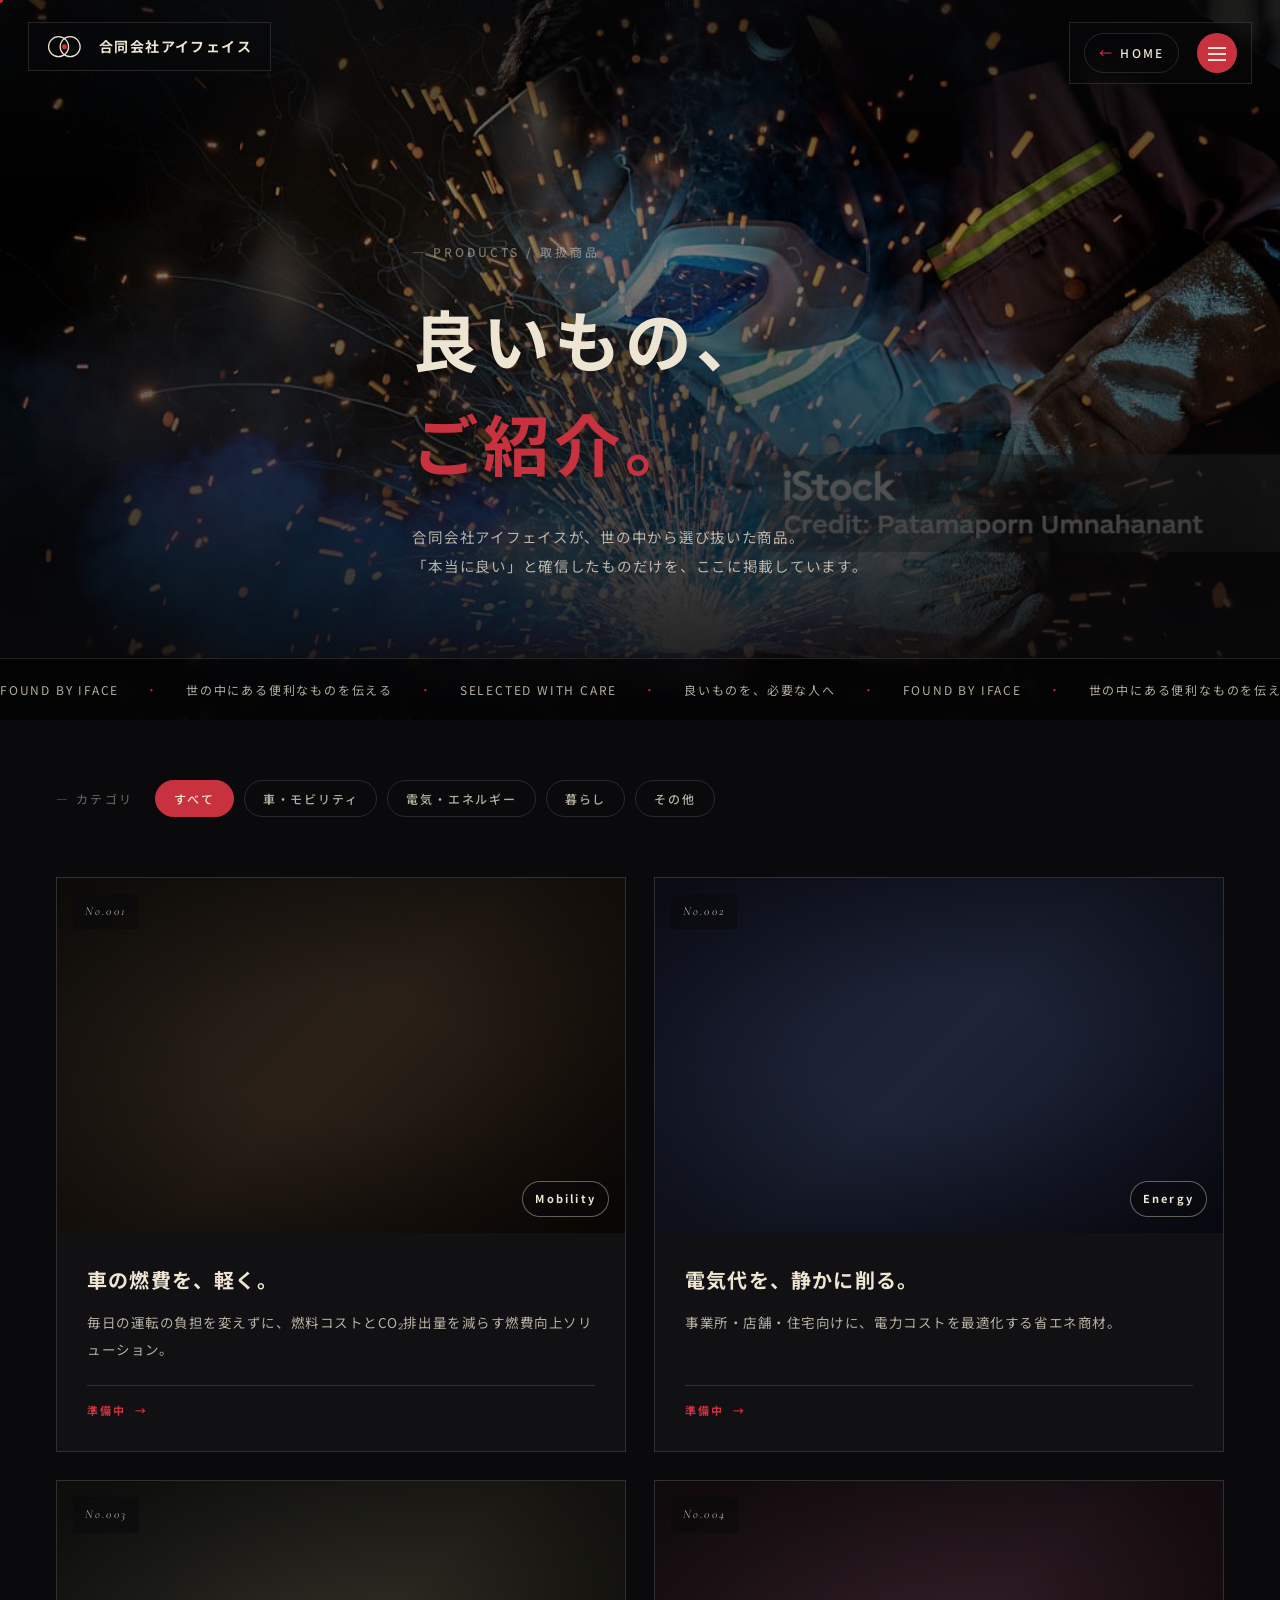
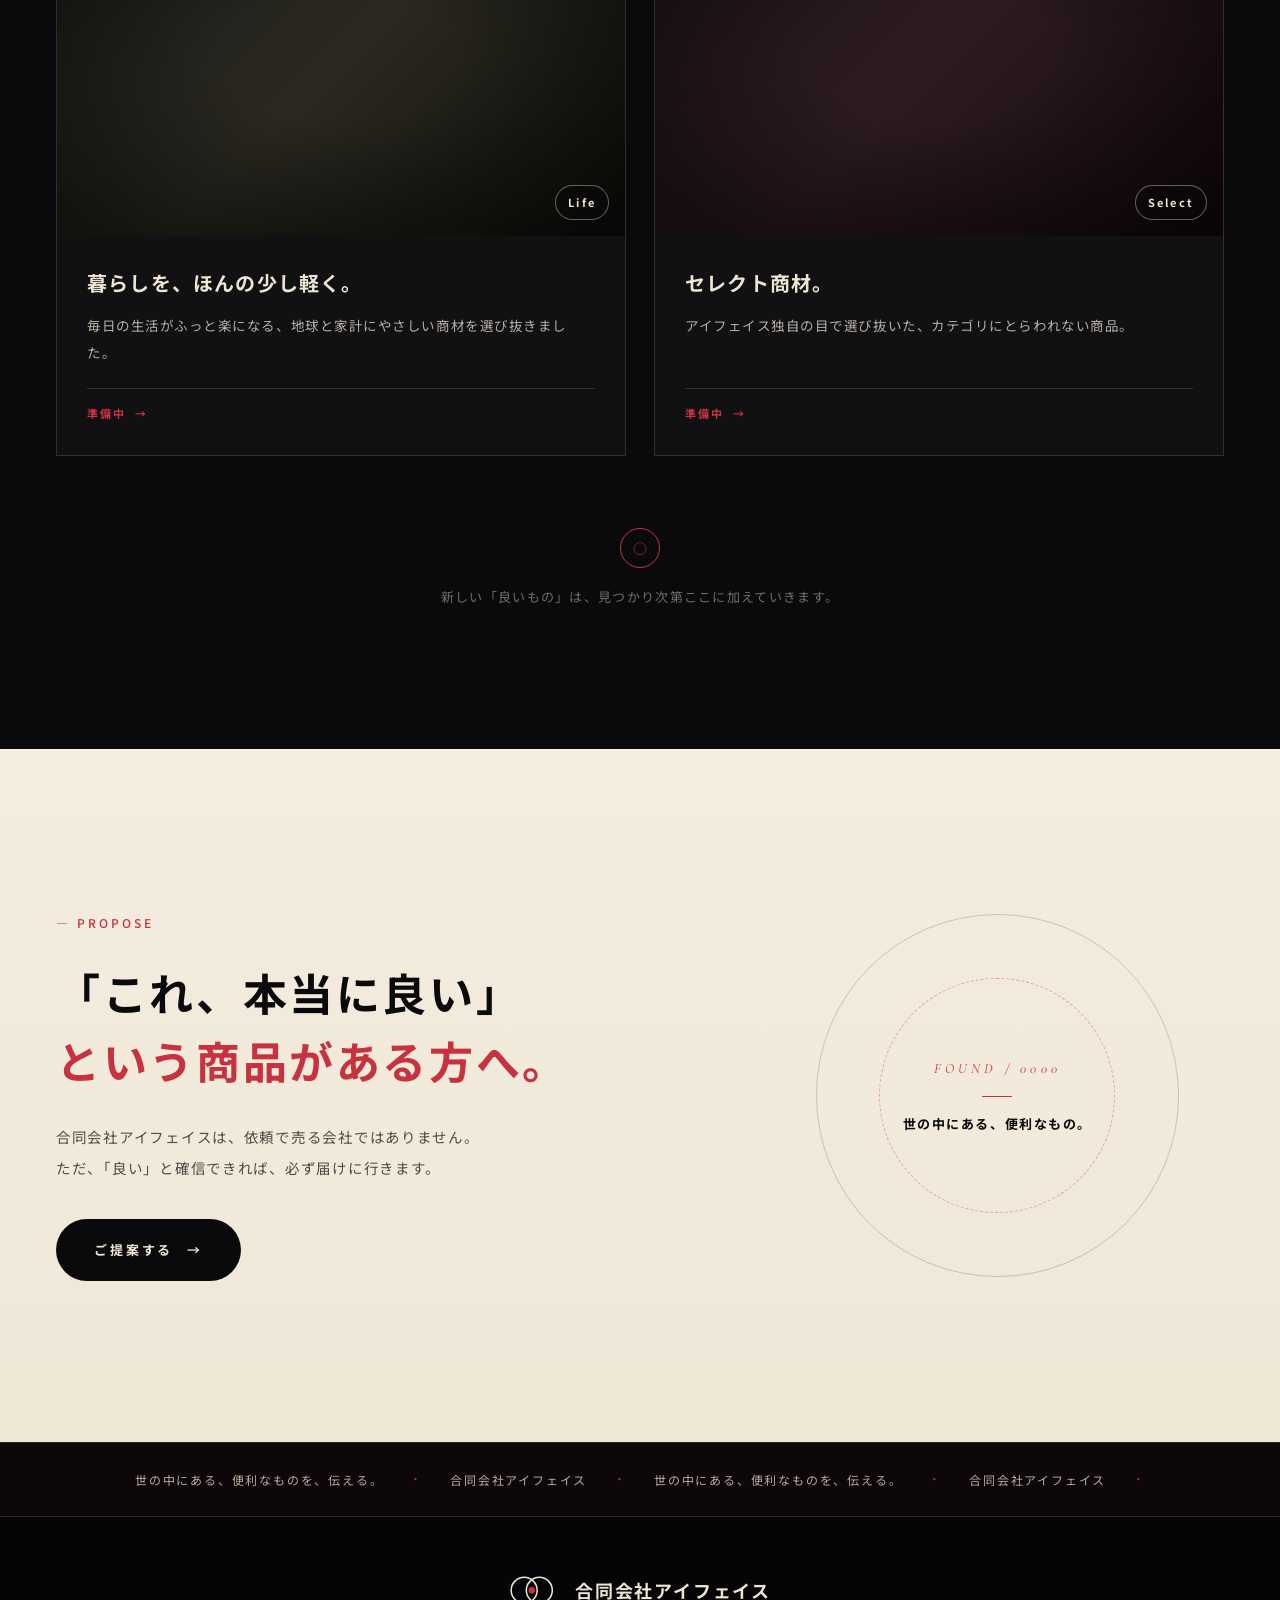
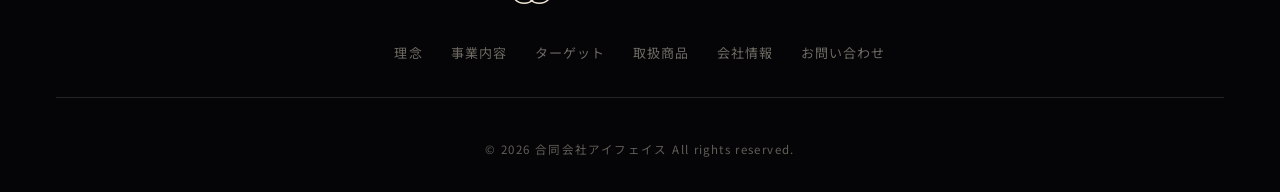
==== commit 18a0d4e1: "Close nav panel when clicking outside it" ====
--- a/products.html
+++ b/products.html
@@ -224,7 +224,7 @@
     </div>
   </footer>
 
-  <script src="assets/js/main.js?v=20260513d"></script>
+  <script src="assets/js/main.js?v=20260514b"></script>
   <script src="assets/js/products.js?v=20260513a"></script>
 </body>
 </html>
--- a/assets/css/style.css
+++ b/assets/css/style.css
@@ -1,60 +1,26 @@
-/* ============================================
-   合同会社アイフェイス
-   ============================================ */
+/* iface */
 :root {
-  --bg: #0a0a0c;
-  --bg-2: #111114;
-  --bg-3: #060608;
-  --paper: #ede4d2;
-  --paper-2: #f6efdf;
-  --paper-light: #f4ede0;
-  --paper-light-2: #ede4d2;
-  --paper-dim: rgba(237,228,210,0.75);
-  --paper-mute: rgba(237,228,210,0.45);
-  --ink: #0a0a0c;
-  --ink-2: #2a2622;
-  --ink-dim: rgba(10,10,12,0.7);
-  --ink-mute: rgba(10,10,12,0.45);
-  --red: #c8323f;
-  --red-2: #a82834;
-  --red-soft: rgba(200,50,63,0.35);
-  --line: rgba(237,228,210,0.14);
-  --line-d: rgba(10,10,12,0.14);
+  --bg: #0a0a0c; --bg-2: #111114; --bg-3: #060608;
+  --paper: #ede4d2; --paper-2: #f6efdf; --paper-light: #f4ede0;
+  --paper-dim: rgba(237,228,210,0.75); --paper-mute: rgba(237,228,210,0.45);
+  --ink: #0a0a0c; --ink-2: #2a2622; --ink-dim: rgba(10,10,12,0.7); --ink-mute: rgba(10,10,12,0.45);
+  --red: #c8323f; --red-2: #a82834; --red-soft: rgba(200,50,63,0.35);
+  --line: rgba(237,228,210,0.14); --line-d: rgba(10,10,12,0.14);
   --jp: "Noto Sans JP", "Hiragino Sans", "Yu Gothic", sans-serif;
   --jp-s: "Noto Serif JP", "Hiragino Mincho ProN", "Yu Mincho", serif;
-  --script: "Allura", cursive;
   --serif-it: "Cormorant Garamond", "Times New Roman", serif;
   --max: 1280px;
 }
-
 * { box-sizing: border-box; margin: 0; padding: 0; }
 html { scroll-behavior: smooth; background: var(--bg); cursor: none; }
-body {
-  font-family: var(--jp);
-  color: var(--paper);
-  background: var(--bg);
-  line-height: 1.95;
-  font-weight: 400;
-  -webkit-font-smoothing: antialiased;
-  overflow-x: hidden;
-  cursor: none;
-}
-img { max-width: 100%; display: block; }
+body { font-family: var(--jp); color: var(--paper); background: var(--bg); line-height: 1.95; font-weight: 400; -webkit-font-smoothing: antialiased; overflow-x: hidden; cursor: none; }
+img, video { max-width: 100%; display: block; }
 a, button, input, textarea, select { cursor: none; }
 a { color: inherit; text-decoration: none; transition: color .25s, opacity .25s; }
 em, i { font-style: normal; }
 ul, ol { list-style: none; }
-
 .container { max-width: var(--max); margin: 0 auto; padding: 0 56px; }
-
-/* ============== CUSTOM CURSOR ============== */
-.cursor-dot, .cursor-ring {
-  position: fixed; top: 0; left: 0;
-  pointer-events: none;
-  z-index: 9999;
-  transform: translate(-50%, -50%);
-  mix-blend-mode: difference;
-}
+.cursor-dot, .cursor-ring { position: fixed; top: 0; left: 0; pointer-events: none; z-index: 9999; transform: translate(-50%, -50%); mix-blend-mode: difference; }
 .cursor-dot { width: 6px; height: 6px; border-radius: 50%; background: var(--red); transition: opacity .2s; }
 .cursor-ring { width: 36px; height: 36px; border: 1px solid var(--paper); border-radius: 50%; transition: transform .25s cubic-bezier(.22,.61,.36,1), width .3s, height .3s, opacity .3s, border-color .3s; }
 .cursor-ring.hover { width: 56px; height: 56px; border-color: var(--red); }
@@ -63,48 +29,18 @@
   a, button, input, textarea, select { cursor: auto; }
   .cursor-dot, .cursor-ring { display: none; }
 }
-
-/* ============== HEADER ============== */
 .site-header { position: fixed; top: 0; left: 0; right: 0; z-index: 100; pointer-events: none; }
 .site-header > * { pointer-events: auto; }
 .header-inner { display: flex; align-items: flex-start; justify-content: space-between; padding: 22px 28px; }
-.logo {
-  display: inline-flex; align-items: center; gap: 12px;
-  background: rgba(10,10,12,0.55);
-  backdrop-filter: blur(8px);
-  padding: 10px 18px;
-  border: 1px solid var(--line);
-  transition: background .35s, border-color .35s, color .35s;
-}
+.logo { display: inline-flex; align-items: center; gap: 12px; background: rgba(10,10,12,0.55); backdrop-filter: blur(8px); padding: 10px 18px; border: 1px solid var(--line); }
 .logo-mark { width: 40px; height: auto; color: var(--paper); display: block; flex-shrink: 0; }
 .logo-mark.f-mark { width: 52px; }
-.logo-row1 {
-  font-family: var(--jp);
-  font-size: 14px; font-weight: 700;
-  letter-spacing: 0.1em;
-  color: var(--paper);
-}
-
-.header-right {
-  display: flex; align-items: center; gap: 18px;
-  background: rgba(10,10,12,0.55);
-  backdrop-filter: blur(8px);
-  padding: 10px 14px;
-  border: 1px solid var(--line);
-  transition: background .35s, border-color .35s, color .35s;
-}
+.logo-row1 { font-family: var(--jp); font-size: 14px; font-weight: 700; letter-spacing: 0.1em; color: var(--paper); }
+.header-right { display: flex; align-items: center; gap: 18px; background: rgba(10,10,12,0.55); backdrop-filter: blur(8px); padding: 10px 14px; border: 1px solid var(--line); }
 .page-no { font-family: var(--serif-it); font-style: italic; font-size: 14px; color: var(--paper); letter-spacing: 0.05em; min-width: 56px; text-align: right; }
 .page-no em { font-weight: 500; }
 .page-no .sep { color: var(--paper-mute); margin: 0 4px; font-style: normal; }
-
-.menu-toggle {
-  width: 40px; height: 40px;
-  border-radius: 50%;
-  background: var(--red);
-  border: 0;
-  position: relative;
-  transition: background .3s, transform .3s;
-}
+.menu-toggle { width: 40px; height: 40px; border-radius: 50%; background: var(--red); border: 0; position: relative; transition: background .3s, transform .3s; }
 .menu-toggle:hover { background: var(--red-2); transform: scale(1.06); }
 .menu-toggle span { position: absolute; left: 11px; right: 11px; height: 1.5px; background: var(--paper); transition: transform .3s, opacity .3s; }
 .menu-toggle span:nth-child(1) { top: 14px; }
@@ -113,573 +49,169 @@
 .menu-toggle.open span:nth-child(1) { transform: translateY(6px) rotate(45deg); }
 .menu-toggle.open span:nth-child(2) { opacity: 0; }
 .menu-toggle.open span:nth-child(3) { transform: translateY(-6px) rotate(-45deg); }
-
-/* invert header colors when over light bg */
-body.over-light .logo {
-  background: rgba(255,255,255,0.7);
-  border-color: var(--line-d);
-}
-body.over-light .logo-row1 { color: var(--ink); }
-body.over-light .header-right {
-  background: rgba(255,255,255,0.7);
-  border-color: var(--line-d);
-}
-body.over-light .page-no { color: var(--ink); }
-body.over-light .page-no .sep { color: var(--ink-mute); }
-
-.nav-panel {
-  position: fixed; top: 0; right: 0; bottom: 0;
-  width: min(440px, 92vw);
-  background: var(--bg-3);
-  border-left: 1px solid var(--line);
-  padding: 120px 48px 40px;
-  transform: translateX(100%);
-  transition: transform .55s cubic-bezier(.22,.61,.36,1);
-  z-index: 90;
-  display: flex; flex-direction: column;
-}
+.nav-panel { position: fixed; top: 0; right: 0; bottom: 0; width: min(440px, 92vw); background: var(--bg-3); border-left: 1px solid var(--line); padding: 120px 48px 40px; transform: translateX(100%); transition: transform .55s cubic-bezier(.22,.61,.36,1); z-index: 90; display: flex; flex-direction: column; }
 .nav-panel.open { transform: translateX(0); }
 .nav-panel ul { display: grid; gap: 4px; }
-.nav-panel a {
-  display: grid;
-  grid-template-columns: 56px 1fr;
-  align-items: baseline;
-  gap: 18px;
-  padding: 22px 0;
-  border-bottom: 1px solid var(--line);
-  transition: padding .3s;
-}
+.nav-panel a { display: grid; grid-template-columns: 56px 1fr; align-items: baseline; gap: 18px; padding: 22px 0; border-bottom: 1px solid var(--line); transition: padding .3s; }
 .nav-panel a:hover { padding-left: 8px; }
-.nav-panel a em { font-family: var(--jp-s); font-size: 18px; color: var(--red); letter-spacing: 0.08em; }
-.nav-panel a .ja { font-family: var(--jp-s); font-size: 20px; font-weight: 700; color: var(--paper); letter-spacing: 0.1em; }
-.nav-foot { margin-top: auto; padding-top: 40px; font-family: var(--jp-s); font-size: 13px; color: var(--paper-mute); letter-spacing: 0.1em; line-height: 1.9; }
-
-/* ============== HERO ============== */
-.hero {
-  position: relative;
-  height: 100vh;
-  min-height: 700px;
-  overflow: hidden;
-  background: #000;
-}
+.nav-panel a em { font-family: var(--jp); font-size: 18px; color: var(--red); letter-spacing: 0.08em; }
+.nav-panel a .ja { font-family: var(--jp); font-size: 18px; font-weight: 700; color: var(--paper); letter-spacing: 0.1em; }
+.nav-foot { margin-top: auto; padding-top: 40px; font-family: var(--jp); font-size: 13px; color: var(--paper-mute); letter-spacing: 0.1em; line-height: 1.9; }
+.hero { position: relative; height: 100vh; min-height: 700px; overflow: hidden; background: #000; }
 .hero-photo { position: absolute; inset: 0; z-index: 0; }
-.ph-img {
-  position: absolute; inset: 0;
-  background-image: url("../img/gap_0096.jpg");
-  background-size: cover;
-  background-position: center;
-  filter: brightness(0.85) contrast(1.05) saturate(0.85);
-  z-index: 2;
-}
+.ph-img { position: absolute; inset: 0; background-image: url("../img/gap_0096.jpg"); background-size: cover; background-position: center; filter: brightness(0.85) contrast(1.05) saturate(0.85); z-index: 2; }
 .ph-fallback { position: absolute; inset: 0; z-index: 1; }
 .ph-base { position: absolute; inset: 0; background: radial-gradient(ellipse 75% 65% at 50% 55%, #1a1611 0%, #0a0805 55%, #020100 100%); }
 .ph-shapes { position: absolute; inset: 0; }
-.bolt {
-  position: absolute;
-  border-radius: 50%;
-  background: radial-gradient(circle at 35% 35%, #6e5b40 0%, #38291a 35%, #15100a 80%);
-  box-shadow: inset 0 0 18px rgba(0,0,0,0.85), inset 4px 8px 12px rgba(220,180,130,0.18), 0 12px 30px rgba(0,0,0,0.6);
-}
+.bolt { position: absolute; border-radius: 50%; background: radial-gradient(circle at 35% 35%, #6e5b40 0%, #38291a 35%, #15100a 80%); box-shadow: inset 0 0 18px rgba(0,0,0,0.85), inset 4px 8px 12px rgba(220,180,130,0.18), 0 12px 30px rgba(0,0,0,0.6); }
 .bolt.b1 { width: 220px; height: 220px; top: 18%; left: 18%; transform: rotate(-8deg); }
 .bolt.b2 { width: 180px; height: 180px; top: 38%; left: 42%; transform: rotate(12deg); }
 .bolt.b3 { width: 260px; height: 260px; top: 22%; left: 62%; transform: rotate(-4deg); }
-
-.ph-vignette {
-  position: absolute; inset: 0;
-  z-index: 3;
-  background:
-    radial-gradient(ellipse 110% 95% at 50% 50%, transparent 30%, rgba(0,0,0,0.5) 78%, rgba(0,0,0,0.9) 100%),
-    linear-gradient(180deg, rgba(0,0,0,0.5) 0%, transparent 25%, transparent 55%, rgba(0,0,0,0.92) 100%);
-}
-.ph-grain {
-  position: absolute; inset: 0;
-  z-index: 4;
-  background-image:
-    repeating-radial-gradient(circle at 22% 28%, rgba(237,228,210,0.022) 0 1px, transparent 1px 4px),
-    repeating-radial-gradient(circle at 75% 65%, rgba(237,228,210,0.018) 0 1px, transparent 1px 3px);
-  mix-blend-mode: overlay; opacity: 0.9;
-}
-
-.hero-vert {
-  position: absolute;
-  top: 16vh;
-  right: 56px;
-  z-index: 5;
-  writing-mode: vertical-rl;
-  text-orientation: mixed;
-  font-family: var(--jp-s);
-  font-size: 14px;
-  font-weight: 500;
-  letter-spacing: 0.5em;
-  line-height: 2;
-  color: var(--paper-dim);
-  padding-left: 24px;
-  border-left: 1px solid var(--line);
-}
-
-.hero-stamp {
-  position: absolute;
-  top: 14vh;
-  left: 56px;
-  z-index: 5;
-  width: 100px; height: 100px;
-  display: flex; align-items: center; justify-content: center;
-  border: 2px solid var(--red);
-  border-radius: 50%;
-  transform: rotate(-8deg);
-  box-shadow: 0 0 0 3px rgba(200,50,63,0.06), inset 0 0 6px rgba(200,50,63,0.25);
-  background: rgba(200,50,63,0.08);
-  flex-direction: column;
-  gap: 2px;
-}
-.hero-stamp .seal-jp { font-family: var(--jp-s); font-size: 30px; font-weight: 700; color: var(--red); line-height: 1; }
-.hero-stamp .seal-en { font-family: var(--jp-s); font-size: 9px; color: var(--red); text-align: center; line-height: 1.4; letter-spacing: 0.08em; }
-
-.hero-script {
-  position: absolute;
-  left: 0; right: 0;
-  bottom: 14vh;
-  padding: 0 56px;
-  z-index: 5;
-  pointer-events: none;
-}
-.hero-eyebrow { display: block; font-family: var(--jp-s); font-size: 13px; color: var(--paper-mute); letter-spacing: 0.2em; margin-bottom: 24px; padding-left: 4px; }
-.big-jp {
-  display: block;
-  font-family: var(--jp);
-  font-size: clamp(34px, 5.2vw, 76px);
-  font-weight: 700;
-  line-height: 1.55;
-  color: var(--paper);
-  letter-spacing: 0.06em;
-  text-shadow: 0 4px 24px rgba(0,0,0,0.7);
-}
+.ph-vignette { position: absolute; inset: 0; z-index: 3; background: radial-gradient(ellipse 110% 95% at 50% 50%, transparent 30%, rgba(0,0,0,0.5) 78%, rgba(0,0,0,0.9) 100%), linear-gradient(180deg, rgba(0,0,0,0.5) 0%, transparent 25%, transparent 55%, rgba(0,0,0,0.92) 100%); }
+.ph-grain { position: absolute; inset: 0; z-index: 4; background-image: repeating-radial-gradient(circle at 22% 28%, rgba(237,228,210,0.022) 0 1px, transparent 1px 4px); mix-blend-mode: overlay; opacity: 0.9; }
+.hero-script { position: absolute; left: 0; right: 0; bottom: 14vh; padding: 0 56px; z-index: 5; pointer-events: none; }
+.hero-eyebrow { display: block; font-family: var(--jp); font-size: 12px; color: var(--paper-mute); letter-spacing: 0.22em; margin-bottom: 22px; padding-left: 4px; }
+.big-jp { display: block; font-family: var(--jp); font-size: clamp(34px, 5.2vw, 76px); font-weight: 700; line-height: 1.55; color: var(--paper); letter-spacing: 0.06em; text-shadow: 0 4px 24px rgba(0,0,0,0.7); }
 .big-jp span { display: block; }
 .big-jp .red { color: var(--red); text-shadow: 0 4px 24px rgba(0,0,0,0.7); }
-
-.hero-ticker {
-  position: absolute;
-  bottom: 0; left: 0; right: 0;
-  z-index: 5;
-  padding: 16px 0;
-  background: rgba(0,0,0,0.55);
-  backdrop-filter: blur(6px);
-  border-top: 1px solid var(--line);
-  overflow: hidden;
-  white-space: nowrap;
-}
-.ticker-track {
-  display: inline-flex;
-  align-items: center;
-  gap: 28px;
-  animation: ticker 60s linear infinite;
-  font-family: var(--jp-s);
-  font-size: 13px;
-  color: var(--paper-dim);
-  letter-spacing: 0.15em;
-}
+.hero-ticker { position: absolute; bottom: 0; left: 0; right: 0; z-index: 5; padding: 16px 0; background: rgba(0,0,0,0.55); backdrop-filter: blur(6px); border-top: 1px solid var(--line); overflow: hidden; white-space: nowrap; }
+.ticker-track { display: inline-flex; align-items: center; gap: 28px; animation: ticker 60s linear infinite; font-family: var(--jp); font-size: 12px; color: var(--paper-dim); letter-spacing: 0.15em; }
 .ticker-track span { display: inline-block; }
 .ticker-track .dotmark { color: var(--red); font-size: 16px; transform: translateY(-1px); }
 @keyframes ticker { from { transform: translateX(0); } to { transform: translateX(-50%); } }
-
-/* ============== SECTION COMMON ============== */
-.section { padding: 180px 0; position: relative; }
-
+.section { padding: 160px 0; position: relative; }
 .section-num { display: flex; align-items: baseline; gap: 18px; margin-bottom: 24px; }
 .section-num.center { justify-content: center; }
-.section-num .num-en {
-  font-family: var(--serif-it);
-  font-style: italic;
-  font-size: 13px;
-  color: var(--red);
-  letter-spacing: 0.2em;
-  padding-right: 16px;
-  border-right: 1px solid var(--line);
-}
-.section-num .num-jp { font-family: var(--jp-s); font-size: 12px; color: var(--paper-mute); letter-spacing: 0.2em; }
+.section-num .num-en { font-family: var(--serif-it); font-style: italic; font-size: 13px; color: var(--red); letter-spacing: 0.2em; padding-right: 16px; border-right: 1px solid var(--line); }
+.section-num .num-jp { font-family: var(--jp); font-size: 12px; color: var(--paper-mute); letter-spacing: 0.2em; }
 .section-num.light .num-en { border-right-color: var(--line-d); }
 .section-num.light .num-jp { color: var(--ink-mute); }
-
-.head-jp {
-  font-family: var(--jp-s);
-  font-size: clamp(20px, 2vw, 24px);
-  font-weight: 500;
-  letter-spacing: 0.4em;
-  color: var(--paper);
-  margin-bottom: 90px;
-  position: relative;
-  display: inline-block;
-  padding-bottom: 16px;
-}
-.head-jp::after { content: ""; position: absolute; left: 0; bottom: 0; width: 32px; height: 1px; background: var(--red); }
+.head-jp { font-family: var(--jp); font-size: clamp(18px, 1.8vw, 22px); font-weight: 700; letter-spacing: 0.3em; color: var(--paper); margin-bottom: 72px; position: relative; display: inline-block; padding-bottom: 14px; }
+.head-jp::after { content: ""; position: absolute; left: 0; bottom: 0; width: 28px; height: 1px; background: var(--red); }
 .head-jp.center { display: block; text-align: center; }
 .head-jp.center::after { left: 50%; transform: translateX(-50%); }
 .head-jp.light { color: var(--ink); }
-
-/* ============== LIGHT section base ============== */
-.section.light {
-  background: var(--paper-light);
-  color: var(--ink);
-}
-.section.light h3,
-.section.light .lead,
-.section.light p { color: var(--ink); }
-.section.light .ticker-track { color: var(--ink-dim); }
-
-/* ============== 02 PHILOSOPHY (LIGHT) ============== */
-.philosophy.light {
-  background:
-    radial-gradient(ellipse 50% 50% at 90% 20%, rgba(200,50,63,0.07), transparent 60%),
-    linear-gradient(180deg, #f4ede0 0%, #efe7d6 100%);
-  position: relative;
-  overflow: hidden;
-}
-.floating-kanji { position: absolute; inset: 0; pointer-events: none; z-index: 0; }
-.floating-kanji span {
-  position: absolute;
-  left: var(--x); top: var(--y);
-  font-family: var(--jp-s);
-  font-size: clamp(80px, 12vw, 180px);
-  font-weight: 900;
-  color: rgba(237,228,210,0.025);
-  line-height: 1;
-  user-select: none;
-  animation: floatKanji 16s ease-in-out infinite;
-  animation-delay: var(--d);
-}
-.floating-kanji.light span { color: rgba(10,10,12,0.04); }
-@keyframes floatKanji {
-  0%, 100% { transform: translateY(0) rotate(0deg); }
-  50% { transform: translateY(-30px) rotate(2deg); }
-}
+.section.light { background: var(--paper-light); color: var(--ink); }
+.section.light h3, .section.light .lead, .section.light p { color: var(--ink); }
+.philosophy.light { background: linear-gradient(180deg, #f4ede0 0%, #efe7d6 100%); position: relative; overflow: hidden; }
 .philosophy .container { position: relative; z-index: 1; }
-
-.philo-grid {
-  display: grid;
-  grid-template-columns: auto 1fr;
-  gap: 100px;
-  align-items: start;
-  margin-top: 30px;
-}
-.philo-title {
-  position: relative;
-  padding-right: 40px;
-  border-right: 1px solid var(--line-d);
-}
-.vertical-jp {
-  font-family: var(--jp);
-  font-size: clamp(28px, 3.6vw, 44px);
-  font-weight: 700;
-  line-height: 1.7;
-  color: var(--red);
-  letter-spacing: 0.12em;
-  display: flex;
-  flex-direction: row-reverse;
-  justify-content: flex-end;
-  gap: 24px;
-}
-.vertical-jp .vj-col {
-  writing-mode: vertical-rl;
-  text-orientation: mixed;
-  display: inline-block;
-}
-.brush-stroke {
-  margin-top: 28px;
-  width: 80px; height: 6px;
-  background: linear-gradient(90deg, transparent 0%, var(--red) 12%, var(--red-2) 50%, transparent 60%, var(--red) 75%, transparent 100%);
-  filter: blur(0.6px);
-  border-radius: 50%;
-  opacity: 0.85;
-  transform: rotate(-2deg);
-}
-
+.philo-grid { display: grid; grid-template-columns: auto 1fr; gap: 80px; align-items: start; margin-top: 24px; }
+.philo-title { position: relative; padding-right: 36px; border-right: 1px solid var(--line-d); }
+.vertical-jp { font-family: var(--jp); font-size: clamp(28px, 3.6vw, 44px); font-weight: 700; line-height: 1.7; color: var(--red); letter-spacing: 0.12em; display: flex; flex-direction: row-reverse; justify-content: flex-end; gap: 24px; }
+.vertical-jp .vj-col { writing-mode: vertical-rl; text-orientation: mixed; display: inline-block; }
 .philo-body { position: relative; }
-.philo-body .lead {
-  font-family: var(--jp-s);
-  font-size: clamp(16px, 1.5vw, 20px);
-  font-weight: 500;
-  line-height: 2.2;
-  color: var(--ink);
-  margin-bottom: 32px;
-  letter-spacing: 0.05em;
-}
-.philo-body p {
-  font-family: var(--jp-s);
-  font-size: 15px;
-  line-height: 2.3;
-  color: var(--ink-dim);
-  letter-spacing: 0.05em;
-}
-.hanko {
-  position: absolute;
-  right: 0; bottom: -32px;
-  width: 80px; height: 80px;
-  border: 2px solid var(--red);
-  border-radius: 50%;
-  display: flex; align-items: center; justify-content: center;
-  transform: rotate(8deg);
-  background: rgba(200,50,63,0.06);
-  box-shadow: inset 0 0 6px rgba(200,50,63,0.25);
-}
-.hanko span { font-family: var(--jp-s); font-size: 32px; font-weight: 900; color: var(--red); line-height: 1; }
-
-/* ============== PHOTO STRIP ============== */
+.philo-body .lead { font-family: var(--jp); font-size: clamp(15px, 1.4vw, 18px); font-weight: 500; line-height: 2.1; color: var(--ink); margin-bottom: 28px; letter-spacing: 0.05em; }
+.philo-body p { font-family: var(--jp); font-size: 14.5px; line-height: 2.2; color: var(--ink-dim); letter-spacing: 0.05em; }
 .photo-strip { position: relative; height: 56vh; min-height: 380px; max-height: 560px; overflow: hidden; background: #000; }
 .ps-video { position: absolute; inset: 0; width: 100%; height: 100%; object-fit: cover; filter: brightness(0.78) contrast(1.05) saturate(0.9); transform: scale(1.04); }
 .ps-grain { position: absolute; inset: 0; background-image: repeating-radial-gradient(circle at 30% 40%, rgba(237,228,210,0.02) 0 1px, transparent 1px 4px); mix-blend-mode: overlay; }
 .photo-strip::before { content: ""; position: absolute; inset: 0; background: linear-gradient(180deg, rgba(244,237,224,1) 0%, rgba(244,237,224,0) 10%, transparent 90%, rgba(10,10,12,1) 100%); pointer-events: none; z-index: 2; }
 .ps-caption { position: absolute; left: 56px; bottom: 48px; z-index: 3; display: flex; flex-direction: column; gap: 10px; }
-.ps-cap-en { font-family: var(--serif-it); font-style: italic; font-size: 14px; letter-spacing: 0.2em; color: var(--paper-dim); }
-.ps-cap-jp { font-family: var(--jp-s); font-size: clamp(22px, 3vw, 36px); font-weight: 700; letter-spacing: 0.15em; color: var(--paper); text-shadow: 0 4px 24px rgba(0,0,0,0.7); }
-
-/* ============== 03 BUSINESS (DARK) ============== */
-.business {
-  background:
-    radial-gradient(ellipse 80% 60% at 50% 110%, rgba(40,30,60,0.4), transparent 70%),
-    linear-gradient(180deg, #0a0a0c 0%, #131220 60%, #0a0a0c 100%);
-}
-.biz-list { display: grid; gap: 36px; max-width: 920px; margin: 0 auto; }
-.biz-list li {
-  display: grid;
-  grid-template-columns: 110px 1fr;
-  align-items: start;
-  gap: 36px;
-  padding: 44px 0;
-  border-bottom: 1px solid var(--line);
-}
+.ps-cap-en { font-family: var(--serif-it); font-style: italic; font-size: 13px; letter-spacing: 0.2em; color: var(--paper-dim); }
+.ps-cap-jp { font-family: var(--jp); font-size: clamp(20px, 2.6vw, 30px); font-weight: 700; letter-spacing: 0.12em; color: var(--paper); text-shadow: 0 4px 24px rgba(0,0,0,0.7); }
+.business { background: linear-gradient(180deg, #0a0a0c 0%, #0e0e12 100%); }
+.biz-list { display: grid; gap: 30px; max-width: 920px; margin: 0 auto; }
+.biz-list li { display: grid; grid-template-columns: 90px 1fr; align-items: start; gap: 32px; padding: 38px 0; border-bottom: 1px solid var(--line); }
 .biz-list li:last-child { border-bottom: 0; }
 .bmeta { display: flex; flex-direction: column; gap: 14px; }
-.bnum { font-family: var(--jp-s); font-size: 48px; font-weight: 500; color: var(--paper); line-height: 1; letter-spacing: 0.04em; }
+.bnum { font-family: var(--jp); font-size: 36px; font-weight: 500; color: var(--paper); line-height: 1; letter-spacing: 0.04em; }
 .bnum i { color: var(--red); }
-.biz-list h3 { font-family: var(--jp-s); font-size: 28px; font-weight: 700; margin-bottom: 18px; color: var(--paper); letter-spacing: 0.1em; }
-.biz-list > li > div:last-child > p { font-family: var(--jp-s); font-size: 15px; color: var(--paper-dim); line-height: 2.2; letter-spacing: 0.05em; margin-bottom: 18px; }
+.biz-list h3 { font-family: var(--jp); font-size: 22px; font-weight: 700; margin-bottom: 14px; color: var(--paper); letter-spacing: 0.08em; }
+.biz-list > li > div:last-child > p { font-family: var(--jp); font-size: 14.5px; color: var(--paper-dim); line-height: 2.1; letter-spacing: 0.05em; margin-bottom: 14px; }
 .biz-sub { display: flex; flex-wrap: wrap; gap: 10px; margin-top: 12px; }
-.biz-sub li {
-  display: inline-block;
-  font-family: var(--jp-s);
-  font-size: 12px;
-  color: var(--paper-dim);
-  padding: 8px 16px;
-  border: 1px solid var(--line);
-  border-radius: 999px;
-  letter-spacing: 0.15em;
-  background: rgba(237,228,210,0.02);
-}
-
-/* ============== 04 TARGET (LIGHT) ============== */
-.target.light {
-  background:
-    radial-gradient(ellipse 70% 60% at 50% 0%, rgba(200,50,63,0.05), transparent 70%),
-    linear-gradient(180deg, #f6efdf 0%, #efe7d6 100%);
-}
+.biz-sub li { display: inline-block; font-family: var(--jp); font-size: 12px; color: var(--paper-dim); padding: 7px 14px; border: 1px solid var(--line); border-radius: 999px; letter-spacing: 0.1em; background: rgba(237,228,210,0.02); }
+.target.light { background: linear-gradient(180deg, #f6efdf 0%, #efe7d6 100%); }
 .target .container { text-align: center; }
-.target-wrap {
-  display: grid;
-  grid-template-columns: 1fr auto 1fr;
-  gap: 28px;
-  align-items: center;
-  max-width: 880px;
-  margin: 0 auto;
-}
-.t-card {
-  background: rgba(255,255,255,0.55);
-  border: 1px solid var(--line-d);
-  padding: 56px 36px;
-  text-align: left;
-  transition: border-color .35s, background .35s, transform .35s;
-}
-.t-card:hover {
-  background: rgba(200,50,63,0.06);
-  border-color: var(--red-soft);
-  transform: translateY(-4px);
-}
-.t-eyebrow { font-family: var(--jp-s); font-size: 12px; color: var(--red); letter-spacing: 0.2em; margin-bottom: 18px; }
-.t-title {
-  font-family: var(--jp-s);
-  font-size: clamp(22px, 2.6vw, 32px);
-  font-weight: 700;
-  line-height: 1.5;
-  color: var(--ink);
-  letter-spacing: 0.06em;
-}
-.t-and { font-family: var(--jp-s); font-size: 32px; color: var(--red); font-weight: 300; }
-.target-foot {
-  margin-top: 80px;
-  font-family: var(--jp-s);
-  font-size: 15px;
-  color: var(--ink-dim);
-  letter-spacing: 0.08em;
-  line-height: 2.1;
-}
-
-/* ============== 05 COMPANY (DARK) ============== */
+.target-wrap { display: grid; grid-template-columns: 1fr auto 1fr; gap: 28px; align-items: center; max-width: 880px; margin: 0 auto; }
+.t-card { background: rgba(255,255,255,0.55); border: 1px solid var(--line-d); padding: 48px 32px; text-align: left; transition: border-color .35s, background .35s, transform .35s; }
+.t-card:hover { background: rgba(200,50,63,0.06); border-color: var(--red-soft); transform: translateY(-4px); }
+.t-eyebrow { font-family: var(--jp); font-size: 12px; color: var(--red); letter-spacing: 0.2em; margin-bottom: 16px; }
+.t-title { font-family: var(--jp); font-size: clamp(20px, 2.4vw, 28px); font-weight: 700; line-height: 1.5; color: var(--ink); letter-spacing: 0.06em; }
+.t-and { font-family: var(--jp); font-size: 28px; color: var(--red); font-weight: 300; }
+.target-foot { margin-top: 64px; font-family: var(--jp); font-size: 14px; color: var(--ink-dim); letter-spacing: 0.06em; line-height: 2; }
 .company { background: var(--bg); }
-.company-grid { display: grid; grid-template-columns: 320px 1fr; gap: 60px; align-items: start; margin-top: 16px; }
+.company-grid { display: grid; grid-template-columns: 300px 1fr; gap: 56px; align-items: start; margin-top: 16px; }
 .company-photo { position: relative; aspect-ratio: 4 / 5; overflow: hidden; border: 1px solid var(--line); }
 .cp-img { position: absolute; inset: 0; background-image: url("../img/istockphoto-2232140433-1024x1024.jpg"); background-size: cover; background-position: center; filter: brightness(0.85) contrast(1.04) saturate(0.9); }
 .cp-overlay { position: absolute; inset: 0; background: linear-gradient(180deg, rgba(0,0,0,0.15) 0%, transparent 40%, rgba(0,0,0,0.4) 100%); }
-.cp-frame { position: absolute; left: 18px; bottom: 18px; display: flex; flex-direction: column; gap: 6px; padding: 12px 16px; background: rgba(10,10,12,0.55); backdrop-filter: blur(6px); border-left: 2px solid var(--red); }
-.cp-tag { font-family: var(--jp-s); font-size: 12px; color: var(--red); letter-spacing: 0.2em; }
-.cp-num { font-family: var(--serif-it); font-style: italic; font-size: 13px; color: var(--paper-dim); letter-spacing: 0.15em; }
-.company-list { border-top: 1px solid var(--line); margin-top: 16px; }
-.company-list > div {
-  display: grid;
-  grid-template-columns: 240px 1fr;
-  padding: 30px 8px;
-  border-bottom: 1px solid var(--line);
-  align-items: baseline;
-}
-.company-list dt { font-family: var(--jp-s); font-size: 13px; font-weight: 700; color: var(--red); letter-spacing: 0.18em; }
-.company-list dd { font-family: var(--jp-s); font-size: 15px; color: var(--paper); letter-spacing: 0.05em; }
-
-/* ============== PHOTO BANNER ============== */
-.photo-banner { position: relative; height: 48vh; min-height: 320px; max-height: 480px; overflow: hidden; background: #000; }
+.cp-frame { position: absolute; left: 16px; bottom: 16px; display: flex; flex-direction: column; gap: 6px; padding: 10px 14px; background: rgba(10,10,12,0.55); backdrop-filter: blur(6px); border-left: 2px solid var(--red); }
+.cp-tag { font-family: var(--jp); font-size: 11px; color: var(--red); letter-spacing: 0.2em; }
+.cp-num { font-family: var(--serif-it); font-style: italic; font-size: 12px; color: var(--paper-dim); letter-spacing: 0.15em; }
+.company-list { border-top: 1px solid var(--line); margin-top: 12px; }
+.company-list > div { display: grid; grid-template-columns: 220px 1fr; padding: 26px 6px; border-bottom: 1px solid var(--line); align-items: baseline; }
+.company-list dt { font-family: var(--jp); font-size: 13px; font-weight: 700; color: var(--red); letter-spacing: 0.16em; }
+.company-list dd { font-family: var(--jp); font-size: 14.5px; color: var(--paper); letter-spacing: 0.04em; }
+.photo-banner { position: relative; height: 44vh; min-height: 300px; max-height: 440px; overflow: hidden; background: #000; }
 .pb-img { position: absolute; inset: 0; background-image: url("../img/istockphoto-2226637082-1024x1024.jpg"); background-size: cover; background-position: center; filter: brightness(0.7) contrast(1.05) saturate(0.85); }
 .pb-overlay { position: absolute; inset: 0; background: linear-gradient(180deg, rgba(10,10,12,0.45) 0%, rgba(10,10,12,0.2) 40%, rgba(10,10,12,0.7) 100%); }
-.pb-caption { position: absolute; left: 56px; right: 56px; bottom: 56px; z-index: 2; display: flex; flex-direction: column; gap: 12px; }
-.pb-num { font-family: var(--serif-it); font-style: italic; font-size: 14px; letter-spacing: 0.3em; color: var(--red); }
-.pb-text { font-family: var(--jp-s); font-size: clamp(24px, 3.4vw, 44px); font-weight: 700; line-height: 1.5; letter-spacing: 0.1em; color: var(--paper); text-shadow: 0 4px 24px rgba(0,0,0,0.6); max-width: 800px; }
-
-/* ============== 06 CONTACT (LIGHT) ============== */
-.contact.light {
-  background:
-    radial-gradient(ellipse 50% 40% at 50% 0%, rgba(200,50,63,0.05), transparent 70%),
-    linear-gradient(180deg, #f4ede0 0%, #efe7d6 100%);
-}
-.lead-jp {
-  font-family: var(--jp-s);
-  font-size: 15px;
-  color: var(--ink-dim);
-  margin-bottom: 56px;
-  line-height: 2.1;
-  letter-spacing: 0.05em;
-}
-.contact-form { display: grid; grid-template-columns: 1fr 1fr; gap: 28px; max-width: 920px; }
-.contact-form label {
-  display: grid; gap: 10px;
-  font-size: 12px; font-weight: 500;
-  color: var(--ink-dim);
-  letter-spacing: 0.12em;
-}
+.pb-caption { position: absolute; left: 56px; right: 56px; bottom: 48px; z-index: 2; display: flex; flex-direction: column; gap: 10px; }
+.pb-num { font-family: var(--serif-it); font-style: italic; font-size: 13px; letter-spacing: 0.25em; color: var(--red); }
+.pb-text { font-family: var(--jp); font-size: clamp(20px, 2.8vw, 36px); font-weight: 700; line-height: 1.5; letter-spacing: 0.08em; color: var(--paper); text-shadow: 0 4px 24px rgba(0,0,0,0.6); max-width: 800px; }
+.contact.light { background: linear-gradient(180deg, #f4ede0 0%, #efe7d6 100%); }
+.lead-jp { font-family: var(--jp); font-size: 14.5px; color: var(--ink-dim); margin-bottom: 48px; line-height: 2; letter-spacing: 0.05em; }
+.contact-form { display: grid; grid-template-columns: 1fr 1fr; gap: 26px; max-width: 880px; }
+.contact-form label { display: grid; gap: 8px; font-size: 12px; font-weight: 500; color: var(--ink-dim); letter-spacing: 0.1em; }
 .contact-form label.full { grid-column: 1 / -1; }
 .contact-form label em { color: var(--red); margin-left: 4px; }
-.contact-form input,
-.contact-form textarea,
-.contact-form select {
-  font-family: var(--jp-s);
-  font-size: 15px;
-  padding: 18px 20px;
-  background: rgba(255,255,255,0.7);
-  border: 1px solid var(--line-d);
-  border-radius: 2px;
-  color: var(--ink);
-  transition: border-color .25s, background .25s;
-  letter-spacing: 0.04em;
-}
-.contact-form input:focus,
-.contact-form textarea:focus,
-.contact-form select:focus {
-  outline: 0;
-  border-color: var(--red);
-  background: #fff;
-}
+.contact-form input, .contact-form textarea, .contact-form select { font-family: var(--jp); font-size: 15px; padding: 16px 18px; background: rgba(255,255,255,0.7); border: 1px solid var(--line-d); border-radius: 2px; color: var(--ink); transition: border-color .25s, background .25s; letter-spacing: 0.04em; }
+.contact-form input:focus, .contact-form textarea:focus, .contact-form select:focus { outline: 0; border-color: var(--red); background: #fff; }
 .contact-form select option { background: #fff; color: var(--ink); }
-.submit-btn {
-  grid-column: 1 / -1;
-  justify-self: start;
-  display: inline-flex; align-items: center; gap: 22px;
-  background: var(--red);
-  color: var(--paper);
-  border: 0;
-  padding: 24px 60px;
-  font-family: var(--jp-s);
-  font-size: 15px;
-  font-weight: 700;
-  letter-spacing: 0.25em;
-  border-radius: 2px;
-  transition: background .3s, transform .3s, box-shadow .3s;
-  margin-top: 14px;
-}
-.submit-btn:hover {
-  background: var(--red-2);
-  transform: translateY(-2px);
-  box-shadow: 0 10px 30px rgba(200,50,63,0.25);
-}
+.submit-btn { grid-column: 1 / -1; justify-self: start; display: inline-flex; align-items: center; gap: 20px; background: var(--red); color: var(--paper); border: 0; padding: 20px 52px; font-family: var(--jp); font-size: 14px; font-weight: 700; letter-spacing: 0.22em; border-radius: 2px; transition: background .3s, transform .3s, box-shadow .3s; margin-top: 12px; }
+.submit-btn:hover { background: var(--red-2); transform: translateY(-2px); box-shadow: 0 10px 30px rgba(200,50,63,0.25); }
 .submit-btn .arr { transition: transform .3s; }
 .submit-btn:hover .arr { transform: translateX(6px); }
-.form-thanks {
-  grid-column: 1 / -1;
-  background: rgba(200,50,63,0.08);
-  color: var(--red);
-  padding: 18px 22px;
-  border-left: 3px solid var(--red);
-  font-size: 14px;
-}
-
-/* ============== FOOTER ============== */
-.site-footer { background: #050507; border-top: 1px solid var(--line); padding: 0 0 36px; text-align: center; }
-.footer-marquee { padding: 22px 0; background: rgba(200,50,63,0.04); border-bottom: 1px solid var(--line); overflow: hidden; white-space: nowrap; margin-bottom: 70px; }
+.form-thanks { grid-column: 1 / -1; background: rgba(200,50,63,0.08); color: var(--red); padding: 16px 20px; border-left: 3px solid var(--red); font-size: 14px; }
+.site-footer { background: #050507; border-top: 1px solid var(--line); padding: 0 0 32px; text-align: center; }
+.footer-marquee { padding: 20px 0; background: rgba(200,50,63,0.04); border-bottom: 1px solid var(--line); overflow: hidden; white-space: nowrap; margin-bottom: 56px; }
 .footer-marquee .ticker-track { animation-duration: 70s; }
 .f-logo { display: inline-flex; align-items: center; gap: 14px; justify-content: center; font-family: var(--jp); font-size: 18px; font-weight: 700; color: var(--paper); letter-spacing: 0.1em; margin-bottom: 28px; }
-.f-nav { display: flex; flex-wrap: wrap; justify-content: center; gap: 10px 32px; margin-bottom: 50px; padding-bottom: 36px; border-bottom: 1px solid var(--line); }
-.f-nav a { font-family: var(--jp-s); font-size: 13px; color: var(--paper-mute); letter-spacing: 0.1em; }
+.f-nav { display: flex; flex-wrap: wrap; justify-content: center; gap: 10px 28px; margin-bottom: 40px; padding-bottom: 30px; border-bottom: 1px solid var(--line); }
+.f-nav a { font-family: var(--jp); font-size: 13px; color: var(--paper-mute); letter-spacing: 0.08em; }
 .f-nav a:hover { color: var(--red); }
-.copy { font-family: var(--jp-s); font-size: 12px; color: rgba(237,228,210,0.4); letter-spacing: 0.15em; }
-
-/* ============== REVEAL ============== */
+.copy { font-family: var(--jp); font-size: 11.5px; color: rgba(237,228,210,0.4); letter-spacing: 0.12em; }
 .reveal { opacity: 0; transform: translateY(40px); transition: opacity 1.1s ease, transform 1.1s ease; }
 .reveal.visible { opacity: 1; transform: none; }
-
-/* ============== RESPONSIVE ============== */
 @media (max-width: 1024px) {
   .container { padding: 0 36px; }
-  .philo-grid { grid-template-columns: 1fr; gap: 40px; }
-  .philo-title { padding-right: 0; border-right: 0; border-bottom: 1px solid var(--line-d); padding-bottom: 40px; }
-  .vertical-jp { height: 360px; }
-  .target-wrap { grid-template-columns: 1fr; gap: 18px; }
+  .philo-grid { grid-template-columns: 1fr; gap: 36px; }
+  .philo-title { padding-right: 0; border-right: 0; border-bottom: 1px solid var(--line-d); padding-bottom: 36px; }
+  .target-wrap { grid-template-columns: 1fr; gap: 16px; }
   .t-and { transform: rotate(0); }
-  .hero-vert { right: 36px; font-size: 12px; }
-  .hero-stamp { left: 36px; width: 84px; height: 84px; }
-  .hero-stamp .seal-jp { font-size: 24px; }
   .ps-caption { left: 36px; bottom: 36px; }
-  .company-grid { grid-template-columns: 1fr; gap: 40px; }
+  .company-grid { grid-template-columns: 1fr; gap: 36px; }
   .company-photo { aspect-ratio: 16 / 9; max-width: 520px; }
   .pb-caption { left: 36px; right: 36px; bottom: 36px; }
 }
 @media (max-width: 720px) {
   .container { padding: 0 24px; }
   .header-inner { padding: 16px 18px; }
-  .logo { padding: 10px 14px; }
-  .logo-row1 { font-size: 12px; letter-spacing: 0.08em; }
+  .logo { padding: 10px 14px; gap: 10px; }
+  .logo-mark { width: 34px; }
+  .logo-row1 { font-size: 11.5px; letter-spacing: 0.08em; }
   .header-right { padding: 8px 12px; gap: 14px; }
-  .section { padding: 110px 0; }
+  .section { padding: 100px 0; }
   .hero { min-height: 100vh; }
   .hero-script { padding: 0 24px; bottom: 14vh; }
-  .hero-eyebrow { margin-bottom: 16px; font-size: 11px; }
-  .big-jp { letter-spacing: 0.03em; }
-  .hero-vert { display: none; }
-  .hero-stamp { left: 24px; top: 12vh; width: 72px; height: 72px; }
-  .hero-stamp .seal-jp { font-size: 20px; }
-  .hero-stamp .seal-en { font-size: 8px; }
+  .hero-eyebrow { margin-bottom: 14px; font-size: 11px; }
+  .big-jp { letter-spacing: 0.04em; }
   .nav-panel { padding: 110px 28px 40px; width: 100%; }
-  .biz-list li { grid-template-columns: 1fr; gap: 16px; padding: 32px 0; }
-  .bnum { font-size: 36px; }
-  .biz-list h3 { font-size: 22px; }
-  .company-list > div { grid-template-columns: 1fr; gap: 6px; padding: 22px 8px; }
-  .contact-form { grid-template-columns: 1fr; gap: 22px; }
-  .submit-btn { width: 100%; justify-content: center; padding: 22px 30px; }
-  .head-jp { margin-bottom: 60px; letter-spacing: 0.25em; }
-  .vertical-jp { font-size: 32px; height: 280px; }
-  .photo-strip { height: 44vh; min-height: 280px; }
+  .biz-list li { grid-template-columns: 1fr; gap: 14px; padding: 28px 0; }
+  .bnum { font-size: 30px; }
+  .biz-list h3 { font-size: 20px; }
+  .company-list > div { grid-template-columns: 1fr; gap: 6px; padding: 22px 6px; }
+  .contact-form { grid-template-columns: 1fr; gap: 20px; }
+  .submit-btn { width: 100%; justify-content: center; padding: 20px 28px; }
+  .head-jp { margin-bottom: 56px; letter-spacing: 0.22em; }
+  .vertical-jp { font-size: 26px; gap: 18px; }
+  .photo-strip { height: 40vh; min-height: 260px; }
   .ps-caption { left: 24px; bottom: 24px; }
   .ps-cap-en { font-size: 12px; }
-  .photo-banner { height: 40vh; min-height: 260px; }
+  .photo-banner { height: 38vh; min-height: 240px; }
   .pb-caption { left: 24px; right: 24px; bottom: 24px; }
   .pb-num { font-size: 11px; letter-spacing: 0.2em; }
-  .company-grid { gap: 32px; }
+  .company-grid { gap: 28px; }
   .company-photo { aspect-ratio: 4 / 3; }
   .cp-frame { left: 12px; bottom: 12px; padding: 10px 12px; }
-  .floating-kanji span { font-size: 80px; }
-  .t-card { padding: 36px 26px; }
-  .target-foot { margin-top: 50px; }
-}
+  .t-card { padding: 32px 24px; }
+  .target-foot { margin-top: 40px; }
+}
